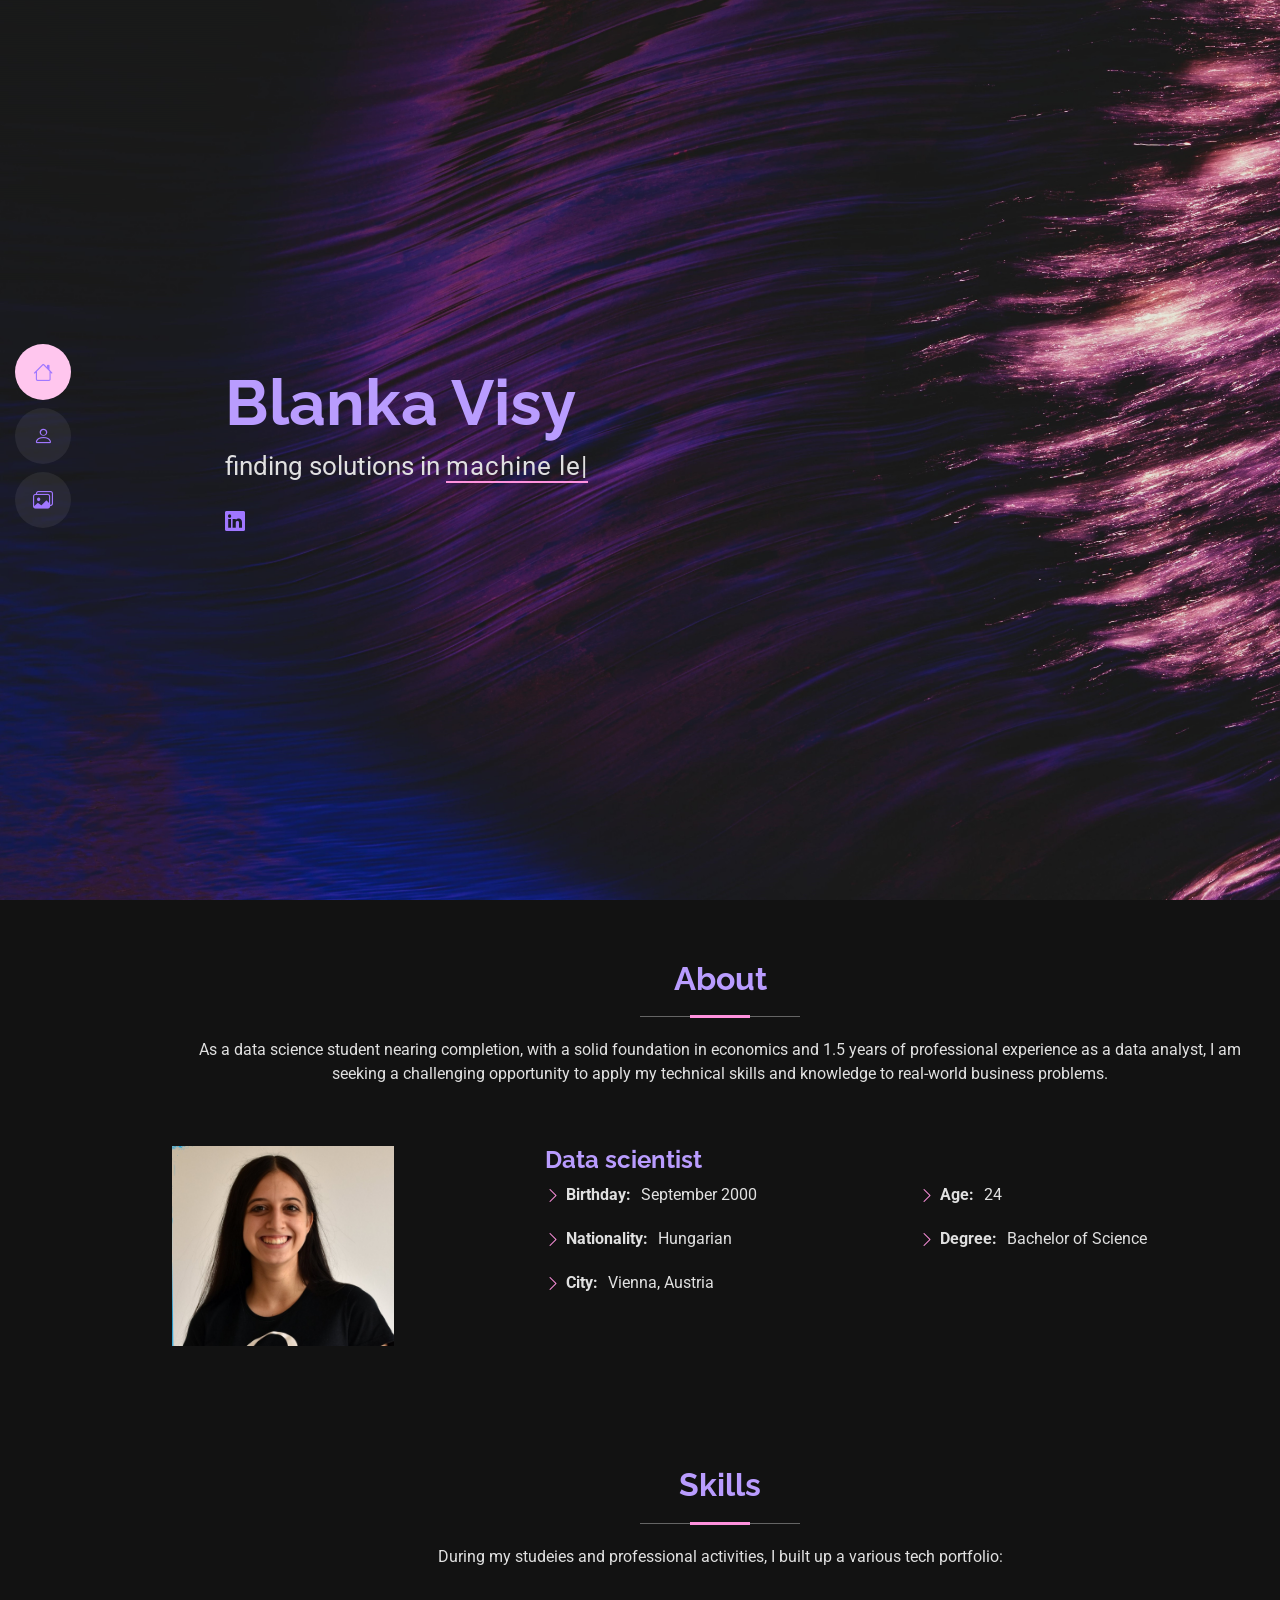
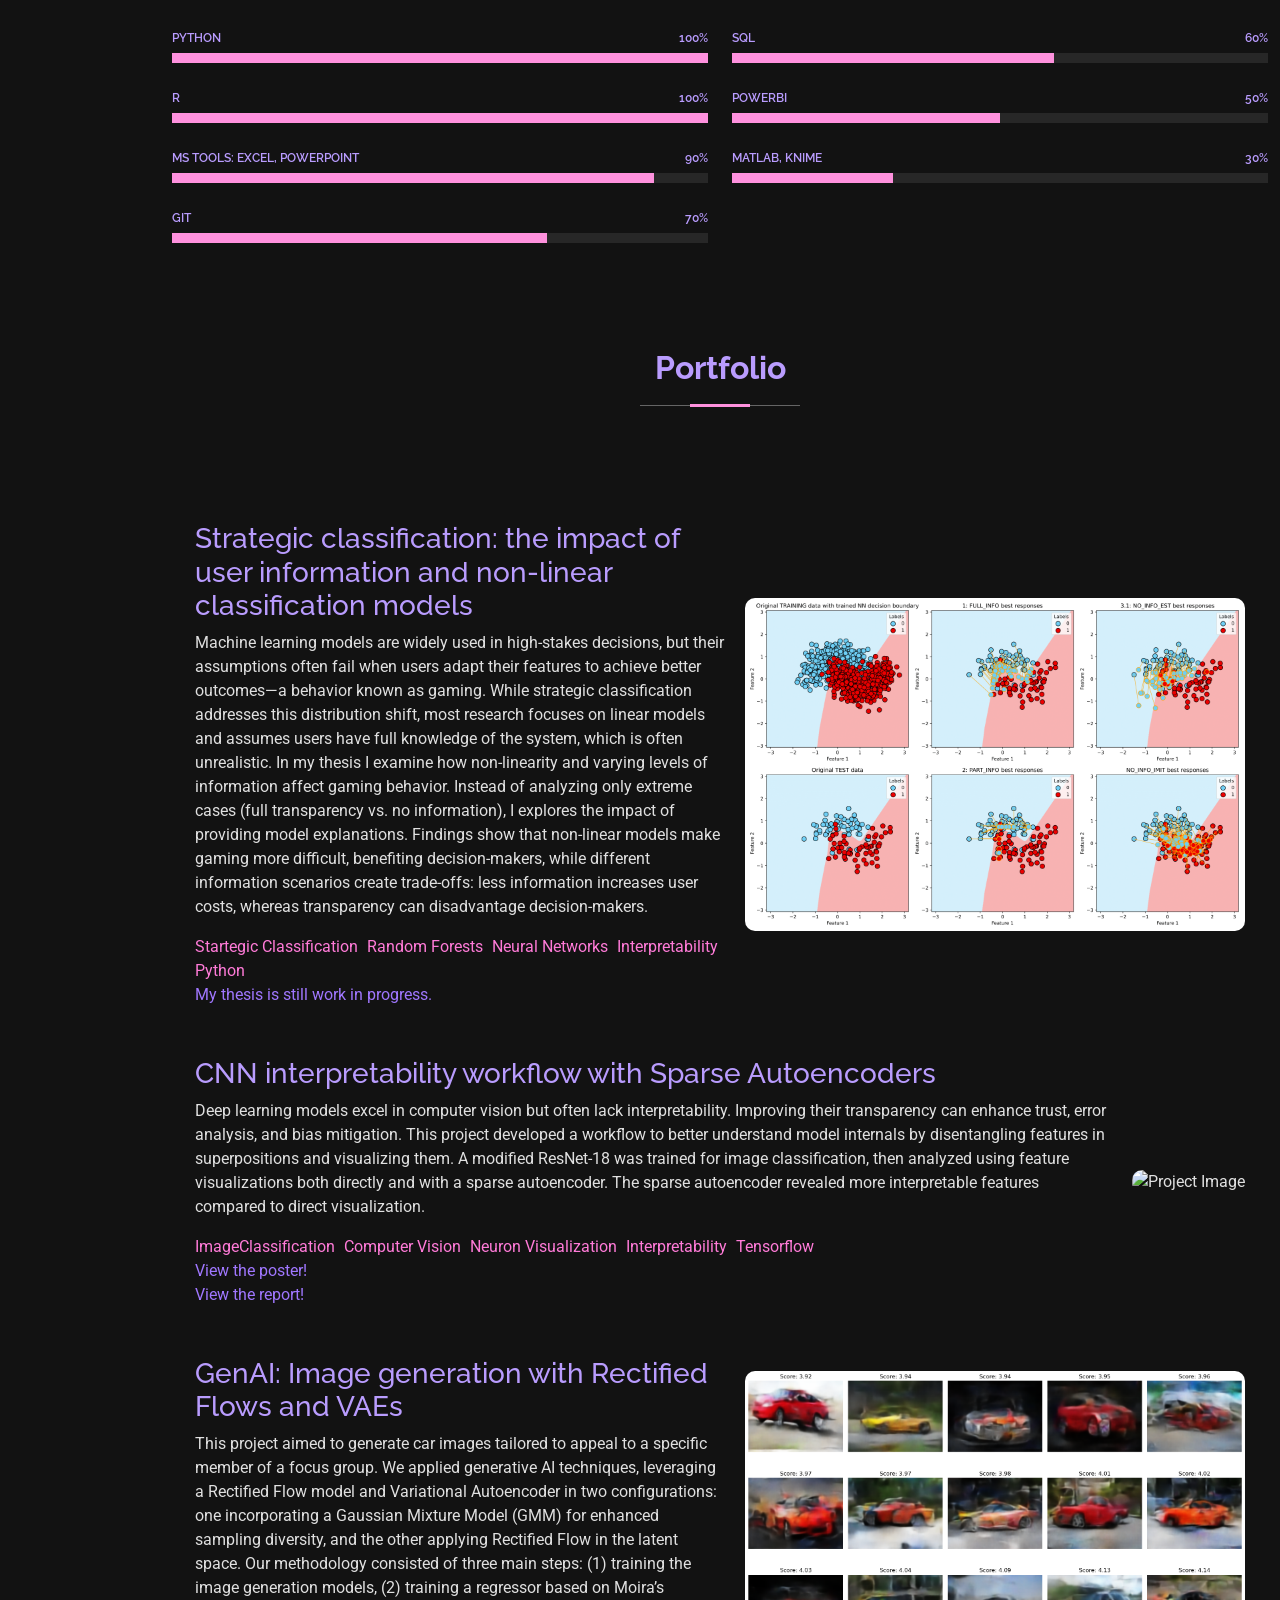
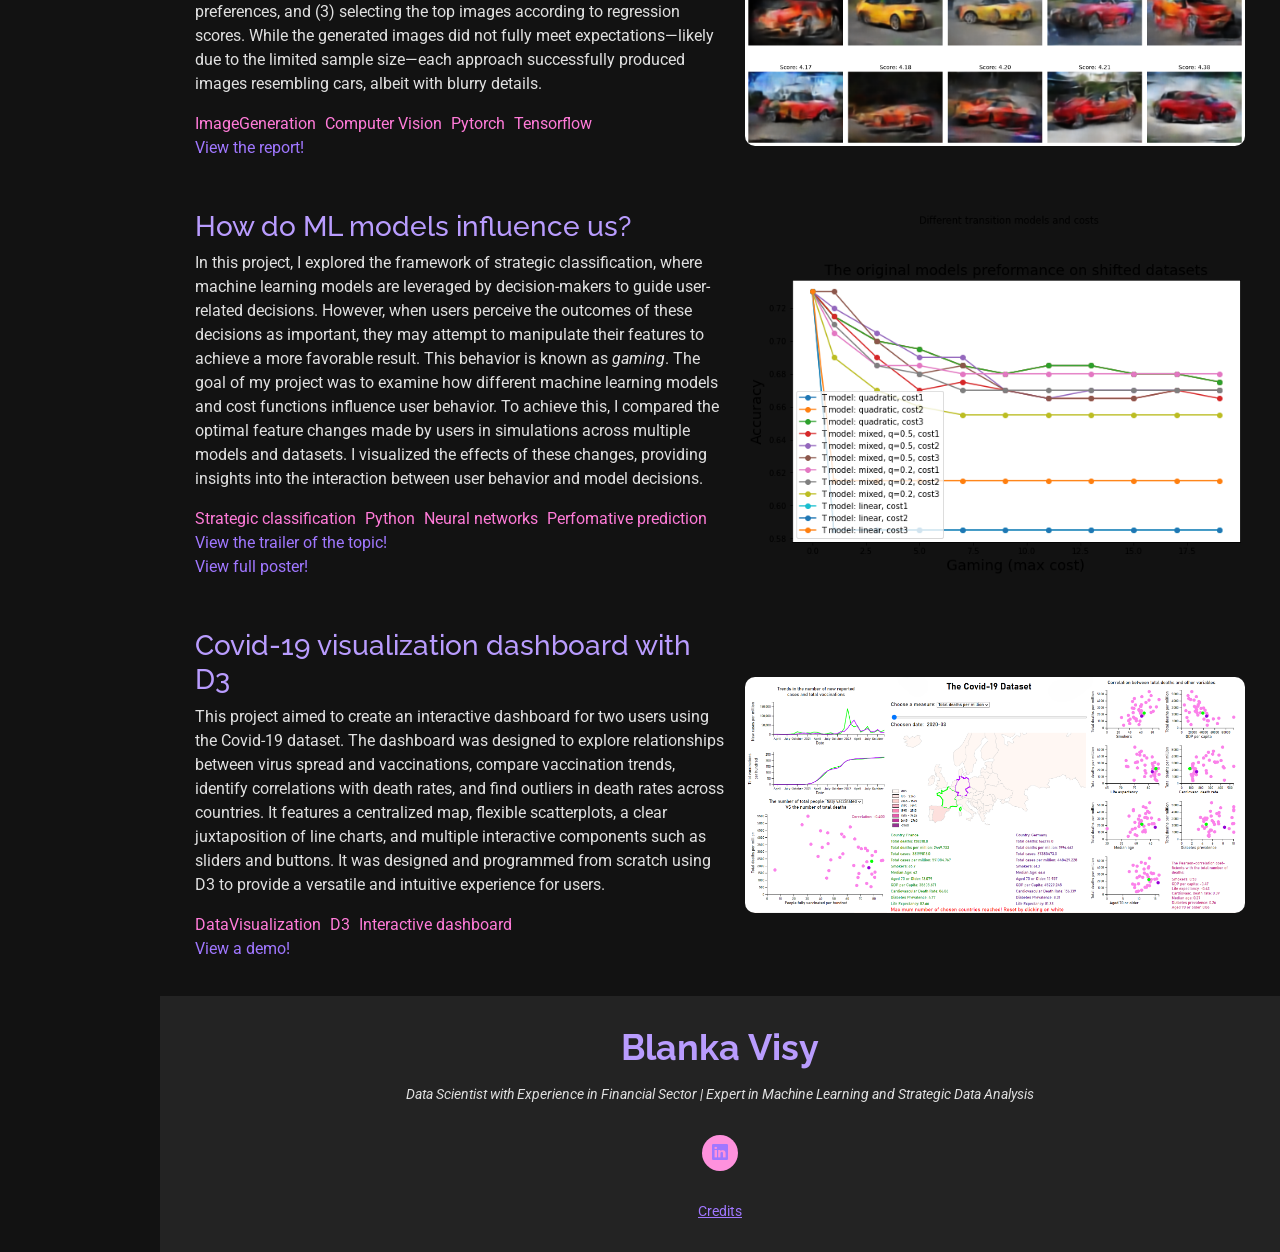
==== index.html @ 3808ef11 "first commit" ====
<!DOCTYPE html>
<html lang="en">

<head>
  <meta charset="utf-8">
  <meta content="width=device-width, initial-scale=1.0" name="viewport">
  <title>Blanka Visy portfolio</title>
  <meta content="" name="description">
  <meta content="" name="keywords">

  <!-- Favicons -->
  <link href="assets/img/small_icon.png" rel="icon">
  <link href="assets/img/apple-touch-icon.png" rel="apple-touch-icon">

  <!-- Fonts -->
  <link href="https://fonts.googleapis.com" rel="preconnect">
  <link href="https://fonts.gstatic.com" rel="preconnect" crossorigin>
  <link href="https://fonts.googleapis.com/css2?family=Roboto:ital,wght@0,100;0,300;0,400;0,500;0,700;0,900;1,100;1,300;1,400;1,500;1,700;1,900&family=Poppins:ital,wght@0,100;0,200;0,300;0,400;0,500;0,600;0,700;0,800;0,900;1,100;1,200;1,300;1,400;1,500;1,600;1,700;1,800;1,900&family=Raleway:ital,wght@0,100;0,200;0,300;0,400;0,500;0,600;0,700;0,800;0,900;1,100;1,200;1,300;1,400;1,500;1,600;1,700;1,800;1,900&display=swap" rel="stylesheet">

  <!-- Vendor CSS Files -->
  <link href="assets/vendor/bootstrap/css/bootstrap.min.css" rel="stylesheet">
  <link href="assets/vendor/bootstrap-icons/bootstrap-icons.css" rel="stylesheet">
  <link href="assets/vendor/aos/aos.css" rel="stylesheet">
  <link href="assets/vendor/glightbox/css/glightbox.min.css" rel="stylesheet">
  <link href="assets/vendor/swiper/swiper-bundle.min.css" rel="stylesheet">

  <!-- Main CSS File -->
  <link href="assets/css/main.css" rel="stylesheet">

  <!-- =======================================================
  * Template Name: MyResume
  * Template URL: https://bootstrapmade.com/free-html-bootstrap-template-my-resume/
  * Updated: Jun 29 2024 with Bootstrap v5.3.3
  * Author: BootstrapMade.com
  * License: https://bootstrapmade.com/license/
  ======================================================== -->
</head>

<body class="index-page">

  <header id="header" class="header d-flex flex-column justify-content-center">

    <i class="header-toggle d-xl-none bi bi-list"></i>

    <nav id="navmenu" class="navmenu">
      <ul>
        <li><a href="#hero" class="active"><i class="bi bi-house navicon"></i><span>Home</span></a></li>
        <li><a href="#about"><i class="bi bi-person navicon"></i><span>About</span></a></li>
        <li><a href="#portfolio"><i class="bi bi-images navicon"></i><span>Portfolio</span></a></li>
      </ul>
    </nav>

  </header>

  <main class="main">

    <!-- Hero Section -->
    <section id="hero" class="hero section light-background">

      <img src="assets/img/background.jpg" alt="">

      <div class="container" data-aos="zoom-out">
        <div class="row justify-content-center">
          <div class="col-lg-9">
            <h2>Blanka Visy</h2>
            <p>finding solutions in <span class="typed" data-typed-items="machine learning, data science, visualizations, AI">data</span><span class="typed-cursor typed-cursor--blink" aria-hidden="true"></span></p>
            <div class="social-links">
              <a href="https://www.linkedin.com/in/blankavisy/"><i class="bi bi-linkedin"></i></a>
            </div>
          </div>
        </div>
      </div>

    </section><!-- /Hero Section -->

    <!-- About Section -->
    <section id="about" class="about section">

      <!-- Section Title -->
      <div class="container section-title" data-aos="fade-up">
        <h2>About</h2>
        <p>As a data science student nearing completion, with a solid foundation in economics and 1.5 years of
          professional experience as a data analyst, I am seeking a challenging opportunity to apply my technical skills
          and knowledge to real-world business problems.</p>
      </div><!-- End Section Title -->

      <div class="container" data-aos="fade-up" data-aos-delay="100">

        <div class="row gy-4 justify-content-center">
          <div class="col-lg-4">
            <img src="assets/img/profile-img.jpg" class="img-fluid" alt="" style="height: 200px; width: auto;">
          </div>
          <div class="col-lg-8 content">
            <h2>Data scientist</h2>
            <div class="row">
              <div class="col-lg-6">
                <ul>
                  <li><i class="bi bi-chevron-right"></i> <strong>Birthday:</strong> <span>September 2000</span></li>
                  <li><i class="bi bi-chevron-right"></i> <strong>Nationality:</strong> <span>Hungarian</span></li>
                  <li><i class="bi bi-chevron-right"></i> <strong>City:</strong> <span>Vienna, Austria</span></li>
                </ul>
              </div>
              <div class="col-lg-6">
                <ul>
                  <li><i class="bi bi-chevron-right"></i> <strong>Age:</strong> <span>24</span></li>
                  <li><i class="bi bi-chevron-right"></i> <strong>Degree:</strong> <span>Bachelor of Science</span></li>
                </ul>
              </div>
            </div>
          </div>
        </div>

      </div>

    </section><!-- /About Section -->

  
    <!-- Skills Section -->
    <section id="skills" class="skills section">

      <!-- Section Title -->
      <div class="container section-title" data-aos="fade-up">
        <h2>Skills</h2>
        <p>During my studeies and professional activities, I built up a various tech portfolio:</p>
      </div><!-- End Section Title -->

      <div class="container" data-aos="fade-up" data-aos-delay="100">

        <div class="row skills-content skills-animation">

          <div class="col-lg-6">

            <div class="progress">
              <span class="skill"><span>Python</span> <i class="val">100%</i></span>
              <div class="progress-bar-wrap">
                <div class="progress-bar" role="progressbar" aria-valuenow="100" aria-valuemin="0" aria-valuemax="100"></div>
              </div>
            </div><!-- End Skills Item -->

            <div class="progress">
              <span class="skill"><span>R</span> <i class="val">100%</i></span>
              <div class="progress-bar-wrap">
                <div class="progress-bar" role="progressbar" aria-valuenow="100" aria-valuemin="0" aria-valuemax="100"></div>
              </div>
            </div><!-- End Skills Item -->

            <div class="progress">
              <span class="skill"><span>MS Tools: Excel, PowerPoint </span> <i class="val">90%</i></span>
              <div class="progress-bar-wrap">
                <div class="progress-bar" role="progressbar" aria-valuenow="90" aria-valuemin="0" aria-valuemax="100"></div>
              </div>
            </div><!-- End Skills Item -->

            <div class="progress">
              <span class="skill"><span>Git</span> <i class="val">70%</i></span>
              <div class="progress-bar-wrap">
                <div class="progress-bar" role="progressbar" aria-valuenow="70" aria-valuemin="0" aria-valuemax="100"></div>
              </div>
            </div><!-- End Skills Item -->

          </div>

          <div class="col-lg-6">

            <div class="progress">
              <span class="skill"><span>SQL</span> <i class="val">60%</i></span>
              <div class="progress-bar-wrap">
                <div class="progress-bar" role="progressbar" aria-valuenow="60" aria-valuemin="0" aria-valuemax="100"></div>
              </div>
            </div><!-- End Skills Item -->

            <div class="progress">
              <span class="skill"><span>PowerBI</span> <i class="val">50%</i></span>
              <div class="progress-bar-wrap">
                <div class="progress-bar" role="progressbar" aria-valuenow="50" aria-valuemin="0" aria-valuemax="100"></div>
              </div>
            </div><!-- End Skills Item -->

            <div class="progress">
              <span class="skill"><span>Matlab, KNIME</span> <i class="val">30%</i></span>
              <div class="progress-bar-wrap">
                <div class="progress-bar" role="progressbar" aria-valuenow="30" aria-valuemin="0" aria-valuemax="100"></div>
              </div>
            </div><!-- End Skills Item -->

          </div>

        </div>

      </div>

    </section><!-- /Skills Section -->


    <!-- Portfolio Section -->
    <section id="portfolio" class="projects">

        <div class="container section-title" data-aos="fade-up">
            <h2>Portfolio</h2>
            <!-- <p>Magnam dolores commodi suscipit..</p> -->
        </div><!-- End Section Title -->

        <div class="project">
            <div class="project-text">
                <h3>Strategic classification: the impact of user information and non-linear classification models </h3>
                <p>Machine learning models are widely used in high-stakes decisions, but their assumptions often fail when users adapt their features to achieve better outcomes—a behavior known as gaming. 
                    While strategic classification addresses this distribution shift, most research focuses on linear models and assumes users have full knowledge of the system, which is often unrealistic. 
                    In my thesis I examine how non-linearity and varying levels of information affect gaming behavior. Instead of analyzing only extreme cases (full transparency vs. no information), 
                    I explores the impact of providing model explanations. Findings show that non-linear models make gaming more difficult, benefiting decision-makers, 
                    while different information scenarios create trade-offs: less information increases user costs, whereas transparency can disadvantage decision-makers.</p>
                <div class="project-tags">
                        <span>Startegic Classification</span>
                        <span>Random Forests</span>
                        <span>Neural Networks</span>
                        <span>Interpretability</span>
                        <span>Python</span>
                </div>
                <a>My thesis is still work in progress.</a>
            </div>
            <div class="project-image">
                <img src="assets/img/portfolio/project5_masters.png" alt="Project Image">
            </div>
        </div>

        <div class="project">
            <div class="project-text">
                <h3>CNN interpretability workflow with Sparse Autoencoders</h3>
                <p>Deep learning models excel in computer vision but often lack interpretability. Improving their transparency can enhance trust, error analysis, and bias mitigation.

                    This project developed a workflow to better understand model internals by disentangling features in superpositions and visualizing them. 
                    A modified ResNet-18 was trained for image classification, then analyzed using feature visualizations both directly and with a sparse autoencoder. 
                    The sparse autoencoder revealed more interpretable features compared to direct visualization.</p>
                <div class="project-tags">
                        <span>ImageClassification</span>
                        <span>Computer Vision</span>
                        <span>Neuron Visualization</span>
                        <span>Interpretability</span>
                        <span>Tensorflow</span>
                </div>
                <a href="assets/img/portfolio/pdfs/project4_cnn_pdf.pdf" target="_blank">View the poster!</a><br>
                <a href="assets/img/portfolio/pdfs/project4_cnn_report.pdf" target="_blank">View the report!</a>
            </div>
            <div class="project-image">
                <img src="assets/img/portfolio/project4_cnn.png" alt="Project Image">
            </div>
        </div>

        
        <div class="project">
            <div class="project-text">
                <h3>GenAI: Image generation with Rectified Flows and VAEs</h3>
                <p>This project aimed to generate car images tailored to appeal to a specific member of a focus group. 
                    We applied generative AI techniques, leveraging a Rectified Flow model and Variational Autoencoder in two configurations: 
                    one incorporating a Gaussian Mixture Model (GMM) for enhanced sampling diversity, and the other applying Rectified Flow in the latent space. 
                    Our methodology consisted of three main steps: (1) training the image generation models, (2) training a regressor based on Moira’s preferences, 
                    and (3) selecting the top images according to regression scores. While the generated images did not fully meet expectations—likely due to 
                    the limited sample size—each approach successfully produced images resembling cars, albeit with blurry details. </p>
                <div class="project-tags">
                        <span>ImageGeneration</span>
                        <span>Computer Vision</span>
                        <span>Pytorch</span>
                        <span>Tensorflow</span>
                </div>
                <a href="assets/img/portfolio/pdfs/project3_genai.pdf" target="_blank">View the report!</a>
            </div>
            <div class="project-image">
                <img src="assets/img/portfolio/project3_genai.png" alt="Project Image">
            </div>
        </div>
        
        <div class="project">
            <div class="project-text">
                <h3>How do ML models influence us?</h3>
                <p>In this project, I explored the framework of strategic classification, where machine learning models are leveraged by decision-makers to guide user-related decisions. 
                    However, when users perceive the outcomes of these decisions as important, they may attempt to manipulate their features to achieve a more favorable result. 
                    This behavior is known as <i>gaming</i>. The goal of my project was to examine how different machine learning models and cost functions influence user behavior. 
                    To achieve this, I compared the optimal feature changes made by users in simulations across multiple models and datasets. 
                    I visualized the effects of these changes, providing insights into the interaction between user behavior and model decisions.
                </p>
                <div class="project-tags">
                    <span>Strategic classification</span>
                    <span>Python</span>
                    <span>Neural networks</span>
                    <span>Perfomative prediction</span>
                </div>
                <a href="assets/img/portfolio/pdfs/project2_strat_class_video.mp4" target="_blank">View the trailer of the topic!</a> <br>
                <a href="assets/img/portfolio/pdfs/project2_strat_class.pdf" target="_blank">View full poster!</a>
            </div>
            <div class="project-image">
                <img src="assets/img/portfolio/project2_dsproj.png" alt="Project Image">
            </div>
        </div>


        <div class="project">
            <div class="project-text">
                <h3>Covid-19 visualization dashboard with D3</h3>
                <p>This project aimed to create an interactive dashboard for two users using the Covid-19 dataset. 
                    The dashboard was designed to explore relationships between virus spread and vaccinations, compare vaccination trends, 
                    identify correlations with death rates, and find outliers in death rates across countries. It features a centralized map, 
                    flexible scatterplots, a clear juxtaposition of line charts, and multiple interactive components such as sliders and buttons. 
                    It was designed and programmed from scratch using D3 to provide a versatile and intuitive experience for users.</p>
                <div class="project-tags">
                    <span>DataVisualization</span>
                    <span>D3</span>
                    <span>Interactive dashboard</span>
                </div>
                <a href="" target="_blank">View a demo!</a>
            </div>
            <div class="project-image">
                <img src="assets/img/portfolio/project1_vis.png" alt="Project Image">
            </div>
        </div>
    
    </section>


  <footer id="footer" class="footer position-relative light-background">
    <div class="container">
      <h3 class="sitename">Blanka Visy</h3>
      <p>Data Scientist with Experience in Financial Sector | Expert in Machine Learning and Strategic Data Analysis</p>
      <div class="social-links d-flex justify-content-center">
        <a href="https://www.linkedin.com/in/blankavisy/"><i class="bi bi-linkedin"></i></a>
      </div>
      <div class="container">
        <div class="credits">
          <span class="credits-hover">Credits</span>
          <div class="credits-info">
            Website: designed by <a href="https://bootstrapmade.com/">BootstrapMade</a>, distributed by <a href="https://themewagon.com">ThemeWagon</a> <br>
            Background: designed by <a href="https://www.pexels.com/photo/purple-and-blue-light-digital-wallpaper-3780104/">Tuesday Temptation</a>
          </div>
        </div>
      </div>
    </div>
  </footer>

  <!-- Scroll Top -->
  <a href="#" id="scroll-top" class="scroll-top d-flex align-items-center justify-content-center"><i class="bi bi-arrow-up-short"></i></a>

  <!-- Preloader -->
  <div id="preloader"></div>

  <!-- Vendor JS Files -->
  <script src="assets/vendor/bootstrap/js/bootstrap.bundle.min.js"></script>
  <script src="assets/vendor/php-email-form/validate.js"></script>
  <script src="assets/vendor/aos/aos.js"></script>
  <script src="assets/vendor/typed.js/typed.umd.js"></script>
  <script src="assets/vendor/purecounter/purecounter_vanilla.js"></script>
  <script src="assets/vendor/waypoints/noframework.waypoints.js"></script>
  <script src="assets/vendor/glightbox/js/glightbox.min.js"></script>
  <script src="assets/vendor/imagesloaded/imagesloaded.pkgd.min.js"></script>
  <script src="assets/vendor/isotope-layout/isotope.pkgd.min.js"></script>
  <script src="assets/vendor/swiper/swiper-bundle.min.js"></script>

  <!-- Main JS File -->
  <script src="assets/js/main.js"></script>

</body>

</html>
---- assets/css/main.css ----
/**
* Template Name: MyResume
* Template URL: https://bootstrapmade.com/free-html-bootstrap-template-my-resume/
* Updated: Jun 29 2024 with Bootstrap v5.3.3
* Author: BootstrapMade.com
* License: https://bootstrapmade.com/license/
*/

/*--------------------------------------------------------------
# Font & Color Variables
# Help: https://bootstrapmade.com/color-system/
--------------------------------------------------------------*/
/* Fonts */
:root {
  --default-font: "Roboto",  system-ui, -apple-system, "Segoe UI", Roboto, "Helvetica Neue", Arial, "Noto Sans", "Liberation Sans", sans-serif, "Apple Color Emoji", "Segoe UI Emoji", "Segoe UI Symbol", "Noto Color Emoji";
  --heading-font: "Raleway",  sans-serif;
  --nav-font: "Poppins",  sans-serif;
}

/* Global Colors - The following color variables are used throughout the website. Updating them here will change the color scheme of the entire website */
:root { 
  --background-color: #121212; /* Dark background */
  --default-color: #e0e0e0; /* Light gray text for readability */
  --heading-color: #b99cfe; /* Soft violet for headings */
  --accent-color: #fe91dd; /* Neon green for accent elements like buttons and links */
  --surface-color: #1e1e1e; /* Slightly lighter dark for contrast with boxed elements */
  --contrast-color: #ffffff; /* High contrast white for essential text */
}

/* Nav Menu Colors - The following color variables are used specifically for the navigation menu. */
:root {
  --nav-color: #b129fa;  /* Soft violet for navigation links */
  --nav-hover-color: #ffc6ee; /* Neon green when hovered */
  --nav-mobile-background-color: #1e1e1e; /* Dark background for mobile nav */
  --nav-dropdown-background-color: #1e1e1e; /* Dark dropdown background */
  --nav-dropdown-color: #e0e0e0; /* Light gray text */
  --nav-dropdown-hover-color: #ffc6ee; /* Neon green on hover */
}

/* Color Presets - These classes override global colors when applied to any section or element */

.light-background {
  --background-color: #232323;
  --surface-color: #2e2e2e;
}

.dark-background {
  --background-color: #121212;
  --default-color: #e0e0e0;
  --heading-color: #d4c2ff;
  --surface-color: #1e1e1e;
  --contrast-color: #ffffff;
}

/*hyperlink colors*/
a {
  color: #a077ff !important; /* Soft violet */
  text-decoration: none; /* Optional: Removes underline */
}

a:hover, a:focus {
  color: #ff5fec !important; /* Neon green on hover */
  text-decoration: underline; /* Optional: Adds underline on hover */
}

/* Smooth scroll */
:root {
  scroll-behavior: smooth;
}

/*--------------------------------------------------------------
# General Styling & Shared Classes
--------------------------------------------------------------*/
body {
  color: var(--default-color);
  background-color: var(--background-color);
  font-family: var(--default-font);
}

h1,
h2,
h3,
h4,
h5,
h6 {
  color: var(--heading-color);
  font-family: var(--heading-font);
}


/*--------------------------------------------------------------
# Global Header
--------------------------------------------------------------*/
.header {
  color: var(--default-color);
  position: fixed;
  top: 0;
  left: 0;
  bottom: 0;
  padding: 0 15px;
  transition: all ease-in-out 0.3s;
  overflow-y: auto;
  z-index: 997;
  min-width: 200px;
}

@media (max-width: 1199px) {
  .header {
    background-color: var(--background-color);
    border-right: 1px solid color-mix(in srgb, var(--default-color), transparent 90%);
    width: 300px;
    left: -100%;
  }
}

@media (min-width: 1200px) and (max-width: 1600px) {
  .header~main {
    margin-left: 160px;
  }

  .header~main .hero {
    margin-left: -160px;
    width: 100vw;
  }
}

.header.header-show {
  left: 0;
}

.header .header-toggle {
  color: var(--contrast-color);
  background-color: var(--accent-color);
  font-size: 22px;
  display: flex;
  align-items: center;
  justify-content: center;
  width: 40px;
  height: 40px;
  border-radius: 50%;
  cursor: pointer;
  position: fixed;
  top: 15px;
  right: 15px;
  z-index: 9999;
  transition: background-color 0.3s;
}

.header .header-toggle:hover {
  color: var(--contrast-color);
  background-color: color-mix(in srgb, var(--accent-color) 90%, white 15%);
}

/*--------------------------------------------------------------
# Navigation Menu
--------------------------------------------------------------*/
.navmenu {
  padding: 0;
  z-index: 9997;
}

.navmenu ul {
  list-style: none;
  padding: 0 0 20px 0;
  margin: 0;
  width: 140px;
}

.navmenu a,
.navmenu a:focus {
  color: var(--nav-color);
  font-family: var(--nav-font);
  display: flex;
  align-items: center;
  padding: 10px 18px;
  margin-bottom: 8px;
  font-size: 15px;
  border-radius: 50px;
  background: color-mix(in srgb, var(--default-color), transparent 92%);
  height: 56px;
  width: 100%;
  overflow: hidden;
  transition: 0.3s;
}

.navmenu a i,
.navmenu a:focus i {
  font-size: 20px;
}

.navmenu a span,
.navmenu a:focus span {
  padding: 0 5px 0 7px;
}

@media (min-width: 992px) {

  .navmenu a,
  .navmenu a:focus {
    max-width: 56px;
  }

  .navmenu a span,
  .navmenu a:focus span {
    display: none;
  }
}

.navmenu a:hover,
.navmenu .active,
.navmenu .active:focus,
.navmenu li:hover>a {
  color: var(--contrast-color);
  background: var(--nav-hover-color);
}

.navmenu a:hover,
.navmenu li:hover>a {
  max-width: 100%;
  color: var(--contrast-color);
}

.navmenu a:hover span,
.navmenu li:hover>a span {
  display: block;
}

/*--------------------------------------------------------------
# Global Footer
--------------------------------------------------------------*/
.footer {
  color: var(--default-color);
  background-color: var(--background-color);
  font-size: 14px;
  text-align: center;
  padding: 30px 0;
  position: relative;
}

.footer h3 {
  font-size: 36px;
  font-weight: 700;
  position: relative;
  padding: 0;
  margin: 0 0 15px 0;
}

.footer p {
  font-size: 15;
  font-style: italic;
  padding: 0;
  margin: 0 0 30px 0;
}

.footer .social-links {
  margin: 0 0 30px 0;
}

.footer .social-links a {
  font-size: 16px;
  display: flex;
  align-items: center;
  justify-content: center;
  background: var(--accent-color);
  color: var(--contrast-color);
  line-height: 1;
  margin: 0 4px;
  border-radius: 50%;
  text-align: center;
  width: 36px;
  height: 36px;
  transition: 0.3s;
}

.footer .social-links a:hover {
  background: color-mix(in srgb, var(--accent-color), transparent 20%);
  text-decoration: none;
}

.footer .copyright {
  padding-top: 25px;
  border-top: 1px solid color-mix(in srgb, var(--default-color), transparent 90%);
}

.footer .credits {
  display: inline-block; /* Keep credits content together */
  position: relative; /* Position relative for positioning the window */
}

.footer .credits-hover {
  cursor: pointer;
  color: #a077ff; /* Change this to your desired color */
  text-decoration: underline;
}

.footer .credits-info {
  display: none;
  position: absolute;
  bottom: 40%; /* Adjust position above the word Credits */
  left: 50%;
  transform: translateX(-50%);
  background: #333;
  color: white;
  padding: 10px;
  border-radius: 5px;
  width: max-content;
  font-size: 14px;
  white-space: nowrap;
  z-index: 10;
}

.footer .credits:hover .credits-info {
  display: block;
}

/*--------------------------------------------------------------
# Preloader
--------------------------------------------------------------*/
#preloader {
  position: fixed;
  inset: 0;
  z-index: 999999;
  overflow: hidden;
  background: var(--background-color);
  transition: all 0.6s ease-out;
}

#preloader:before {
  content: "";
  position: fixed;
  top: calc(50% - 30px);
  left: calc(50% - 30px);
  border: 6px solid #ffffff;
  border-color: var(--accent-color) transparent var(--accent-color) transparent;
  border-radius: 50%;
  width: 60px;
  height: 60px;
  animation: animate-preloader 1.5s linear infinite;
}

@keyframes animate-preloader {
  0% {
    transform: rotate(0deg);
  }

  100% {
    transform: rotate(360deg);
  }
}

/*--------------------------------------------------------------
# Scroll Top Button
--------------------------------------------------------------*/
.scroll-top {
  position: fixed;
  visibility: hidden;
  opacity: 0;
  right: 15px;
  bottom: -15px;
  z-index: 99999;
  background-color: var(--accent-color);
  width: 44px;
  height: 44px;
  border-radius: 50px;
  transition: all 0.4s;
}

.scroll-top i {
  font-size: 24px;
  color: var(--contrast-color);
  line-height: 0;
}

.scroll-top:hover {
  background-color: color-mix(in srgb, var(--accent-color), transparent 20%);
  color: var(--contrast-color);
}

.scroll-top.active {
  visibility: visible;
  opacity: 1;
  bottom: 15px;
}

/*--------------------------------------------------------------
# Disable aos animation delay on mobile devices
--------------------------------------------------------------*/
@media screen and (max-width: 768px) {
  [data-aos-delay] {
    transition-delay: 0 !important;
  }
}

/*--------------------------------------------------------------
# Global Page Titles & Breadcrumbs
--------------------------------------------------------------*/
.page-title {
  --background-color: color-mix(in srgb, var(--default-color), transparent 96%);
  color: var(--default-color);
  background-color: var(--background-color);
  padding: 20px 0;
  position: relative;
}

.page-title h1 {
  font-size: 28px;
  font-weight: 700;
  margin: 0;
}

.page-title .breadcrumbs ol {
  display: flex;
  flex-wrap: wrap;
  list-style: none;
  padding: 0 0 10px 0;
  margin: 0;
  font-size: 14px;
  font-weight: 400;
}

.page-title .breadcrumbs ol li+li {
  padding-left: 10px;
}

.page-title .breadcrumbs ol li+li::before {
  content: "/";
  display: inline-block;
  padding-right: 10px;
  color: color-mix(in srgb, var(--default-color), transparent 70%);
}

/*--------------------------------------------------------------
# Global Sections
--------------------------------------------------------------*/
section,
.section {
  color: var(--default-color);
  background-color: var(--background-color);
  padding: 60px 0;
  overflow: clip;
}

/*--------------------------------------------------------------
# Global Section Titles
--------------------------------------------------------------*/
.section-title {
  text-align: center;
  padding-bottom: 60px;
  position: relative;
}

.section-title h2 {
  font-size: 32px;
  font-weight: 700;
  margin-bottom: 20px;
  padding-bottom: 20px;
  position: relative;
}

.section-title h2:before {
  content: "";
  position: absolute;
  display: block;
  width: 160px;
  height: 1px;
  background: color-mix(in srgb, var(--default-color), transparent 60%);
  left: 0;
  right: 0;
  bottom: 1px;
  margin: auto;
}

.section-title h2::after {
  content: "";
  position: absolute;
  display: block;
  width: 60px;
  height: 3px;
  background: var(--accent-color);
  left: 0;
  right: 0;
  bottom: 0;
  margin: auto;
}

.section-title p {
  margin-bottom: 0;
}

/*--------------------------------------------------------------
# Hero Section
--------------------------------------------------------------*/
.hero {
  width: 100%;
  min-height: 100vh;
  position: relative;
  padding: 80px 0;
  display: flex;
  align-items: center;
  justify-content: center;
}

.hero img {
  position: absolute;
  inset: 0;
  display: block;
  width: 100%;
  height: 100%;
  object-fit: cover;
  z-index: 1;
}

.hero:before {
  content: "";
  background: color-mix(in srgb, var(--background-color), transparent 90%);
  position: absolute;
  inset: 0;
  z-index: 2;
}

.hero .container {
  position: relative;
  z-index: 3;
}

.hero h2 {
  margin: 0;
  font-size: 64px;
  font-weight: 700;
}

.hero p {
  margin: 5px 0 0 0;
  font-size: 26px;
}

.hero p span {
  letter-spacing: 1px;
  border-bottom: 2px solid var(--accent-color);
}

.hero .social-links {
  margin-top: 25px;
}

.hero .social-links a {
  font-size: 20px;
  display: inline-block;
  color: color-mix(in srgb, var(--default-color), transparent 30%);
  line-height: 1;
  margin-right: 20px;
  transition: 0.3s;
}

.hero .social-links a:hover {
  color: var(--accent-color);
}

@media (max-width: 768px) {
  .hero h2 {
    font-size: 32px;
  }

  .hero p {
    font-size: 20px;
  }
}

/*--------------------------------------------------------------
# About Section
--------------------------------------------------------------*/
.about .content h2 {
  font-weight: 700;
  font-size: 24px;
}

.about .content ul {
  list-style: none;
  padding: 0;
}

.about .content ul li {
  margin-bottom: 20px;
  display: flex;
  align-items: center;
}

.about .content ul strong {
  margin-right: 10px;
}

.about .content ul i {
  font-size: 16px;
  margin-right: 5px;
  color: var(--accent-color);
  line-height: 0;
}

/*--------------------------------------------------------------
# Skills Section
--------------------------------------------------------------*/
.skills .progress {
  height: 60px;
  display: block;
  background: none;
  border-radius: 0;
}

.skills .progress .skill {
  color: var(--heading-color);
  padding: 0;
  margin: 0 0 6px 0;
  text-transform: uppercase;
  display: block;
  font-weight: 600;
  font-family: var(--heading-font);
}

.skills .progress .skill .val {
  float: right;
  font-style: normal;
}

.skills .progress-bar-wrap {
  background: color-mix(in srgb, var(--default-color), transparent 90%);
  height: 10px;
}

.skills .progress-bar {
  width: 1px;
  height: 10px;
  transition: 0.9s;
  background-color: var(--accent-color);
}


/*--------------------------------------------------------------
# Contact Section
--------------------------------------------------------------*/
.contact .info-item+.info-item {
  margin-top: 40px;
}

.contact .info-item i {
  color: var(--accent-color);
  background: color-mix(in srgb, var(--accent-color), transparent 92%);
  font-size: 20px;
  width: 44px;
  height: 44px;
  display: flex;
  justify-content: center;
  align-items: center;
  border-radius: 50px;
  transition: all 0.3s ease-in-out;
  margin-right: 15px;
}

.contact .info-item h3 {
  padding: 0;
  font-size: 18px;
  font-weight: 700;
  margin-bottom: 5px;
}

.contact .info-item p {
  padding: 0;
  margin-bottom: 0;
  font-size: 14px;
}

.contact .info-item:hover i {
  background: var(--accent-color);
  color: var(--contrast-color);
}

/*-------------------------
# My portfolio sections:
--------------------------*/

.projects {
  display: flex;
  flex-direction: column;
  gap: 20px;
  padding: 20px;
}

.project {
  display: flex;
  align-items: center;
  gap: 20px;
  padding: 15px;
  border-radius: 10px;
}

.project-text {
  flex: 1;
}

.project-image img {
  width: 500px; /* Adjust size */
  height: auto;
  border-radius: 10px;
}

.project-tags {
  margin-top: 10px;
}

.project-tags span {
  font-size: 16px;
  color: #ff7bd8; /* Darker pink */
  margin-right: 5px;
}
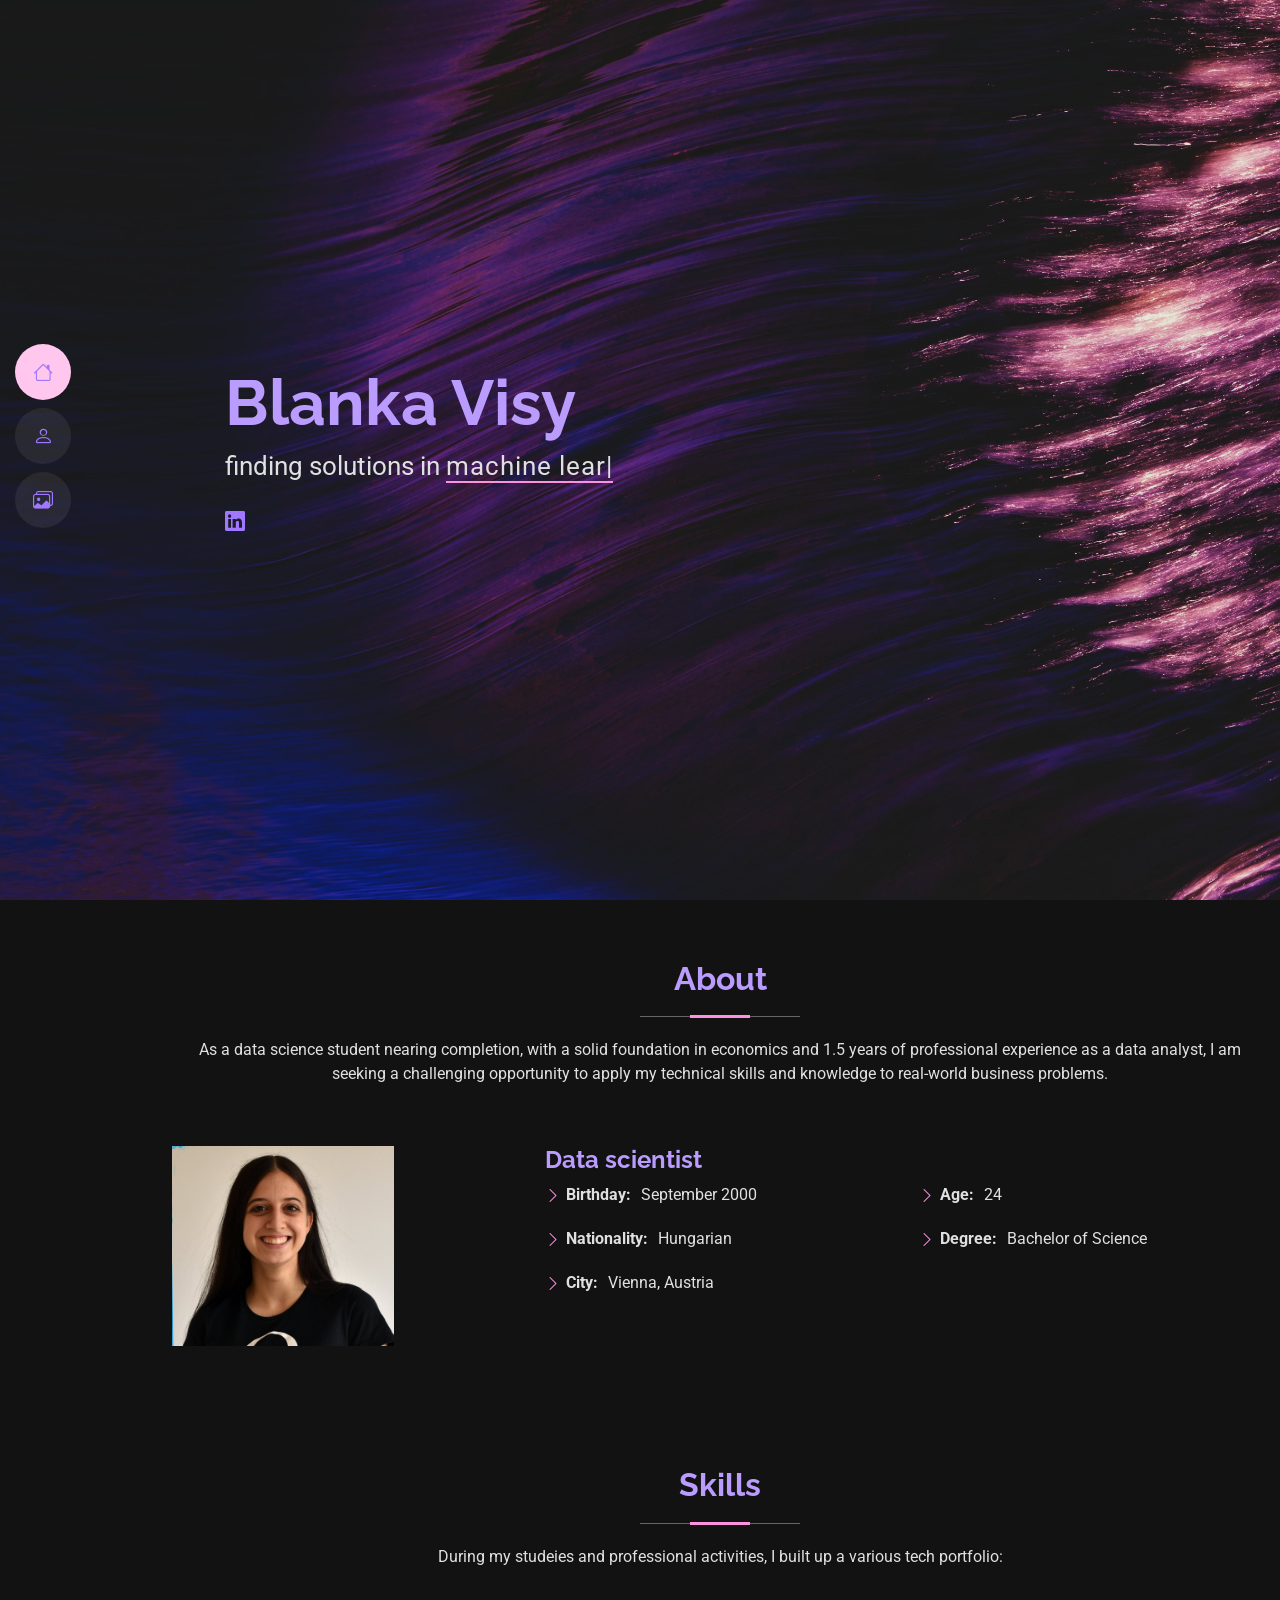
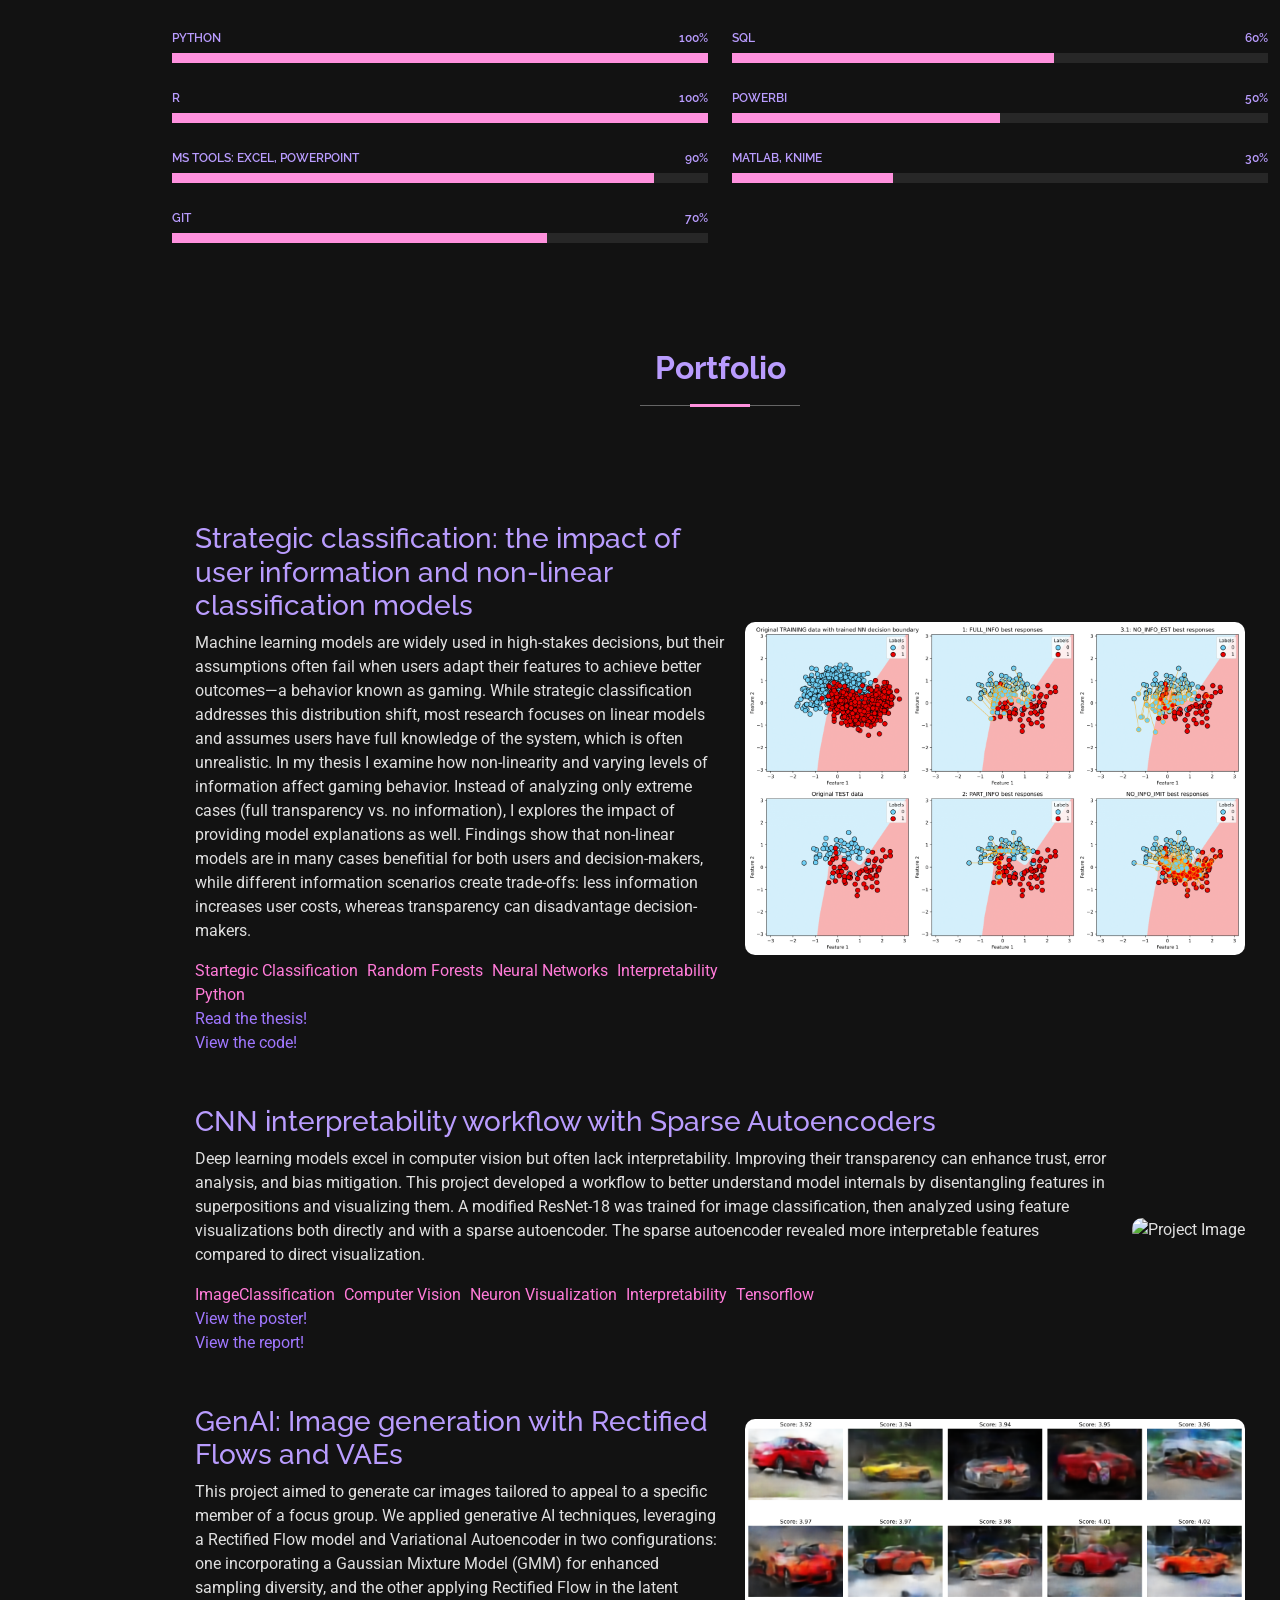
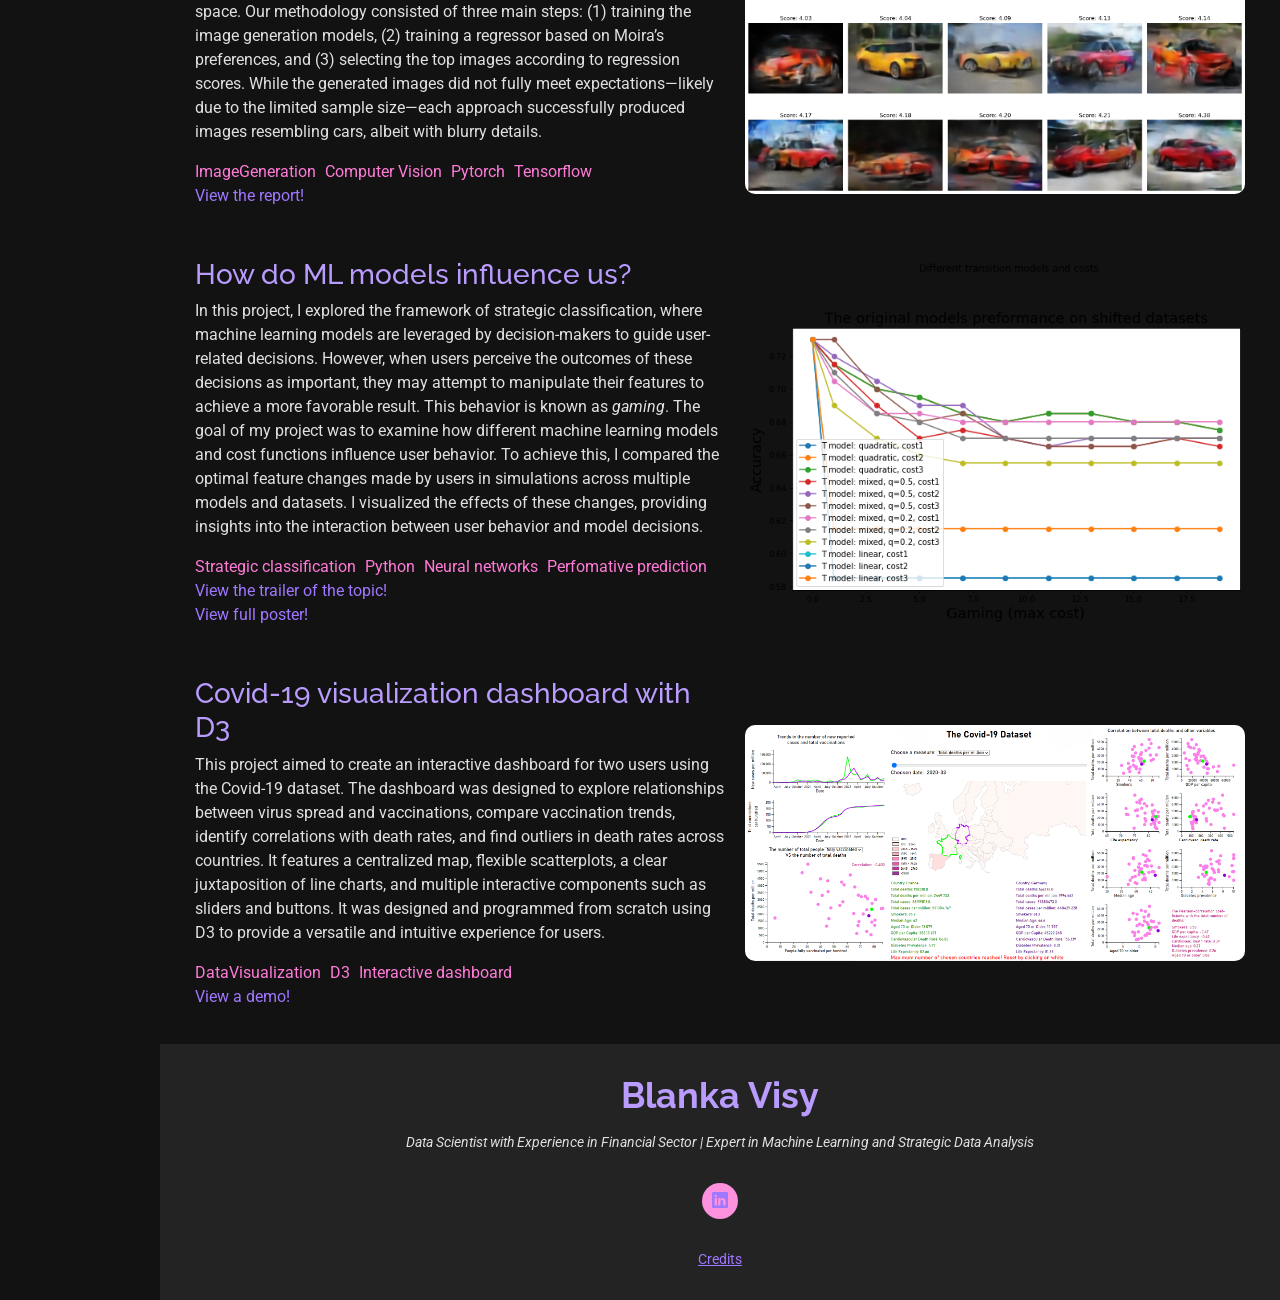
==== commit d88dbee4: "update on thesis" ====
--- a/index.html
+++ b/index.html
@@ -206,7 +206,7 @@
                 <p>Machine learning models are widely used in high-stakes decisions, but their assumptions often fail when users adapt their features to achieve better outcomes—a behavior known as gaming. 
                     While strategic classification addresses this distribution shift, most research focuses on linear models and assumes users have full knowledge of the system, which is often unrealistic. 
                     In my thesis I examine how non-linearity and varying levels of information affect gaming behavior. Instead of analyzing only extreme cases (full transparency vs. no information), 
-                    I explores the impact of providing model explanations. Findings show that non-linear models make gaming more difficult, benefiting decision-makers, 
+                    I explores the impact of providing model explanations as well. Findings show that non-linear models are in many cases benefitial for both users and decision-makers, 
                     while different information scenarios create trade-offs: less information increases user costs, whereas transparency can disadvantage decision-makers.</p>
                 <div class="project-tags">
                         <span>Startegic Classification</span>
@@ -215,7 +215,8 @@
                         <span>Interpretability</span>
                         <span>Python</span>
                 </div>
-                <a>My thesis is still work in progress.</a>
+                <a href="https://utheses.univie.ac.at/detail/75712/" target="_blank">Read the thesis!</a><br>
+                <a href="https://github.com/blank-v-248/BV-master-thesis" target="_blank">View the code!</a>
             </div>
             <div class="project-image">
                 <img src="assets/img/portfolio/project5_masters.png" alt="Project Image">
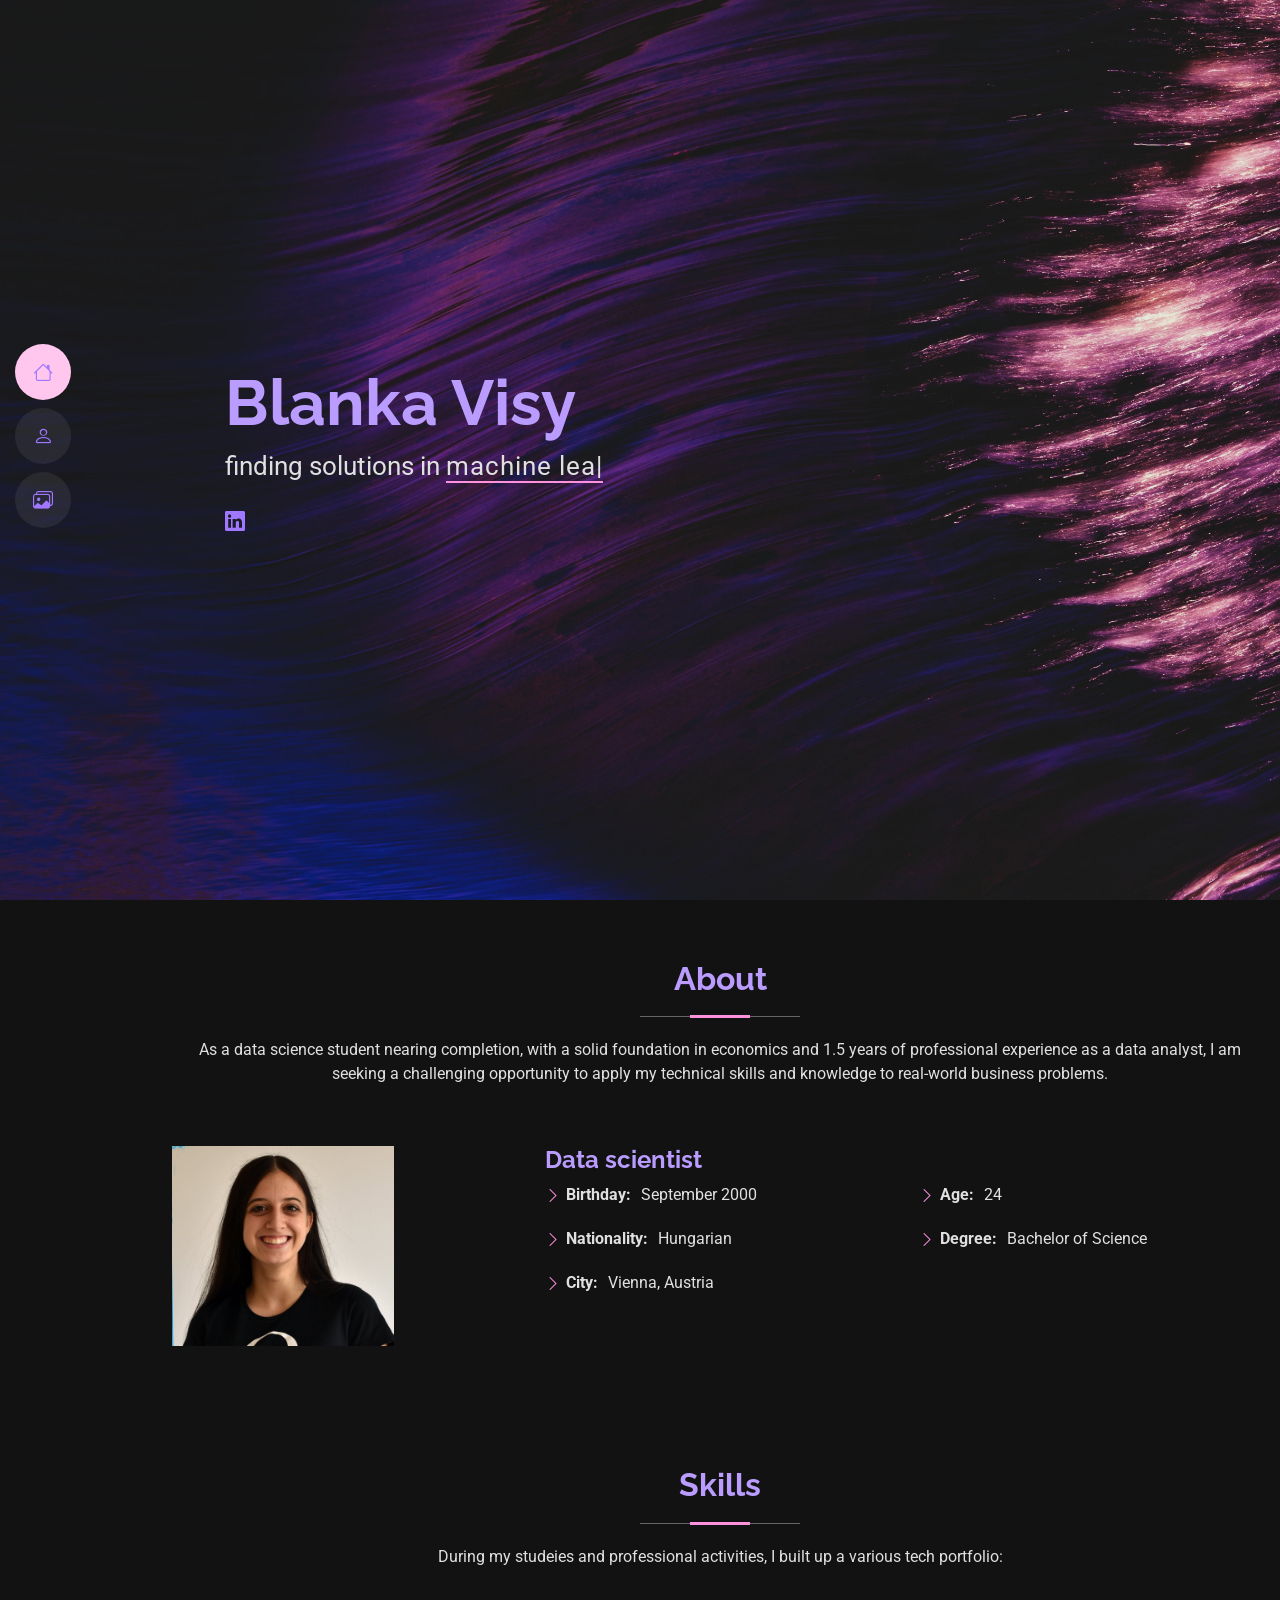
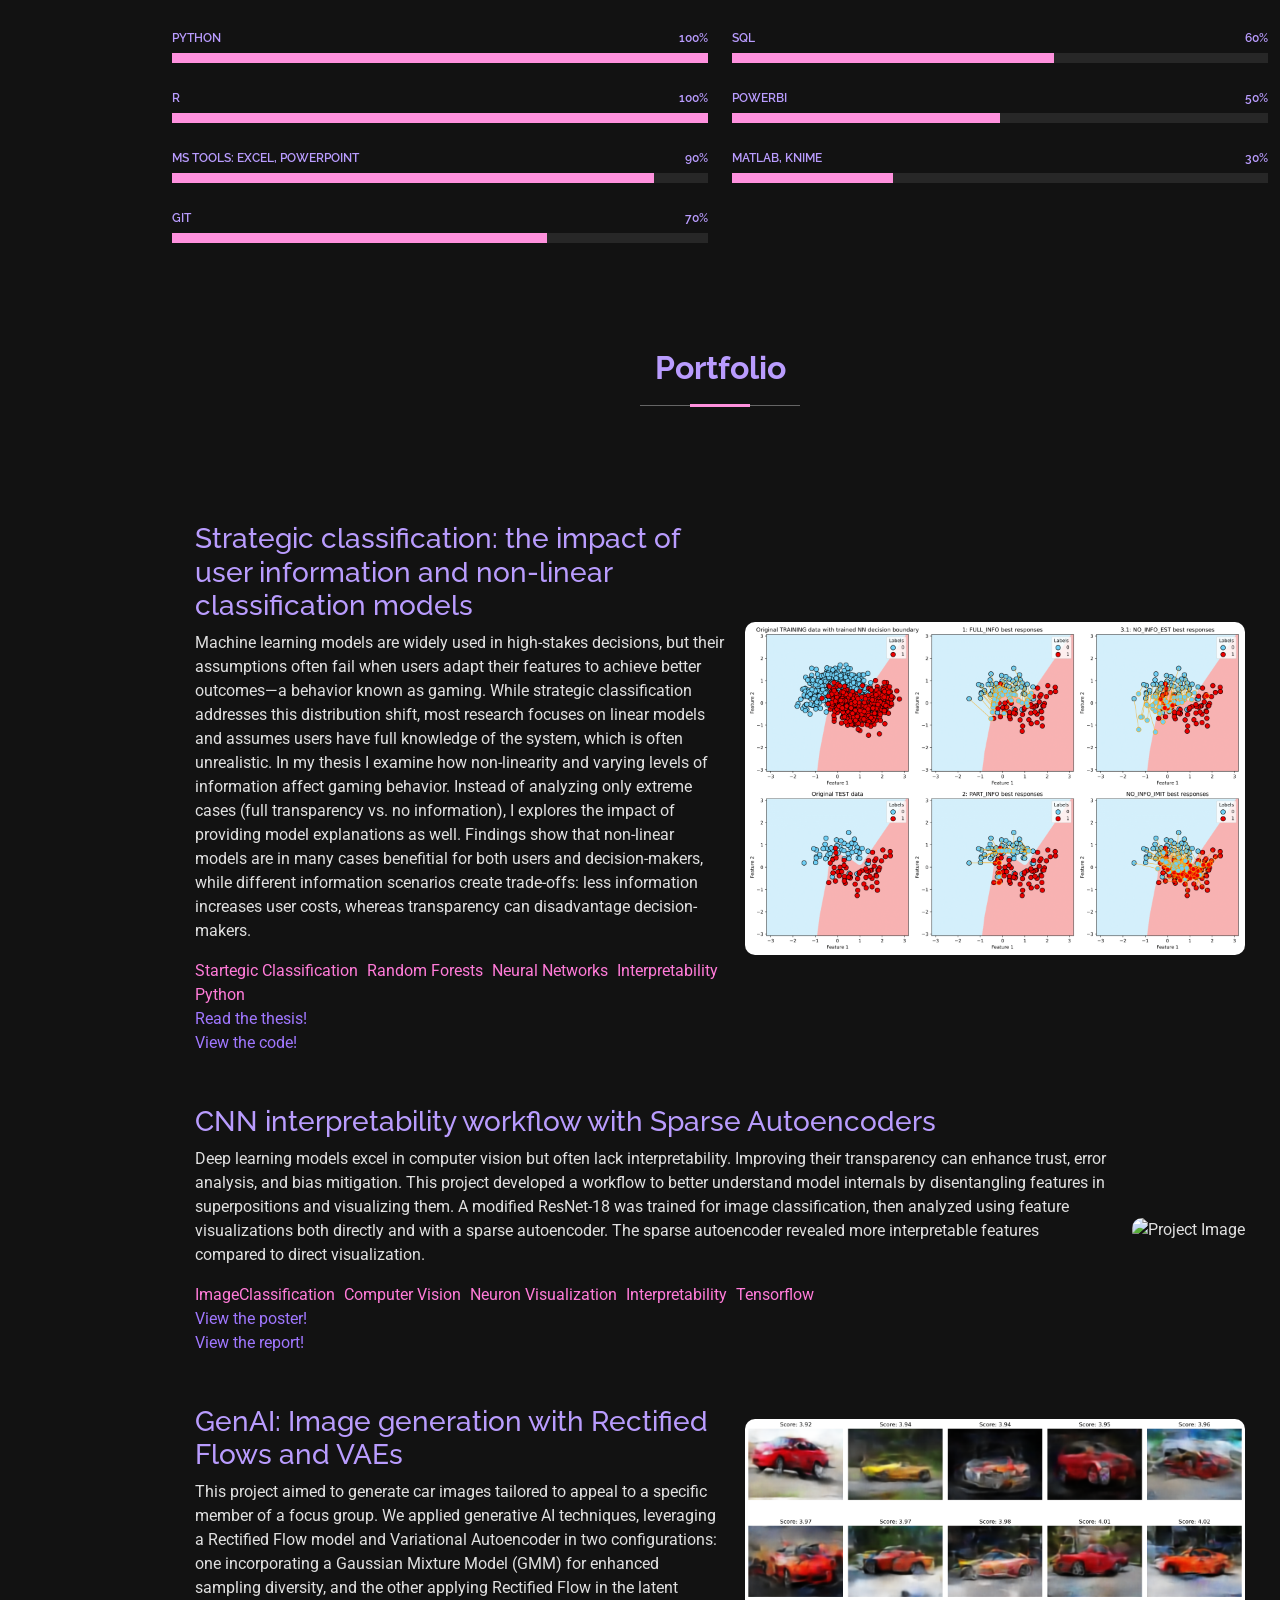
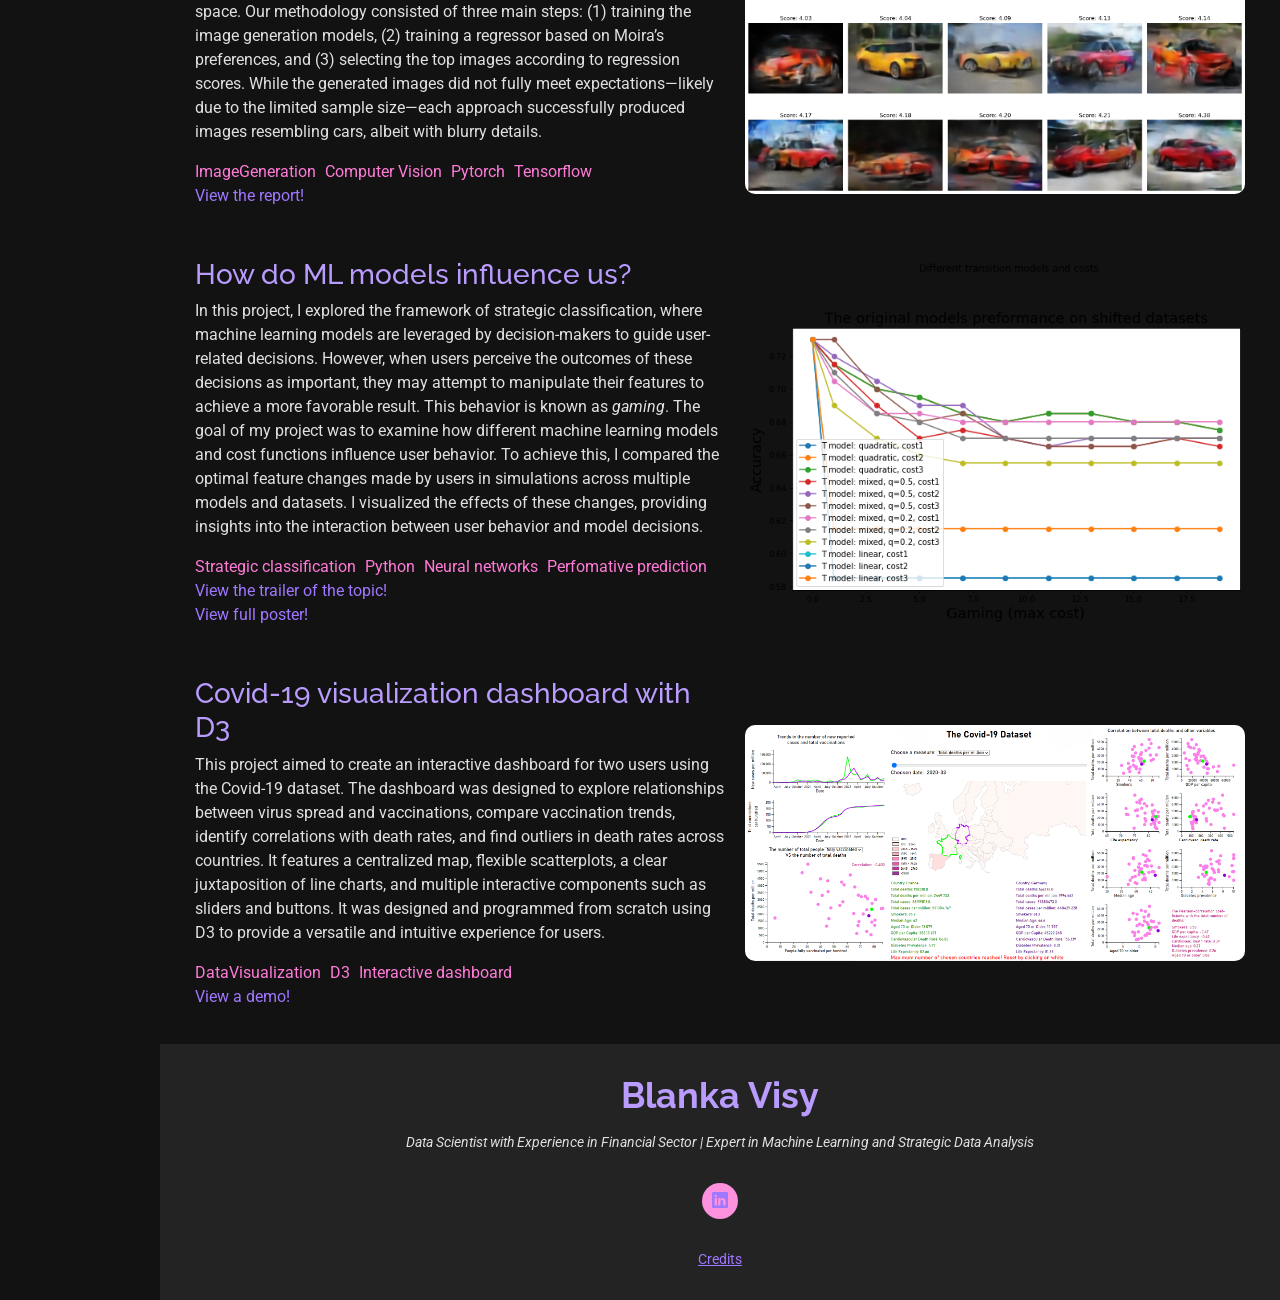
==== commit 2c5610ba: "adding html demo" ====
--- a/index.html
+++ b/index.html
@@ -306,7 +306,7 @@
                     <span>D3</span>
                     <span>Interactive dashboard</span>
                 </div>
-                <a href="" target="_blank">View a demo!</a>
+                <a href="D:/Blanka/Munka/portfolio/portfolio_final/assets/html/index2.html" target="_blank">View a demo!</a>
             </div>
             <div class="project-image">
                 <img src="assets/img/portfolio/project1_vis.png" alt="Project Image">
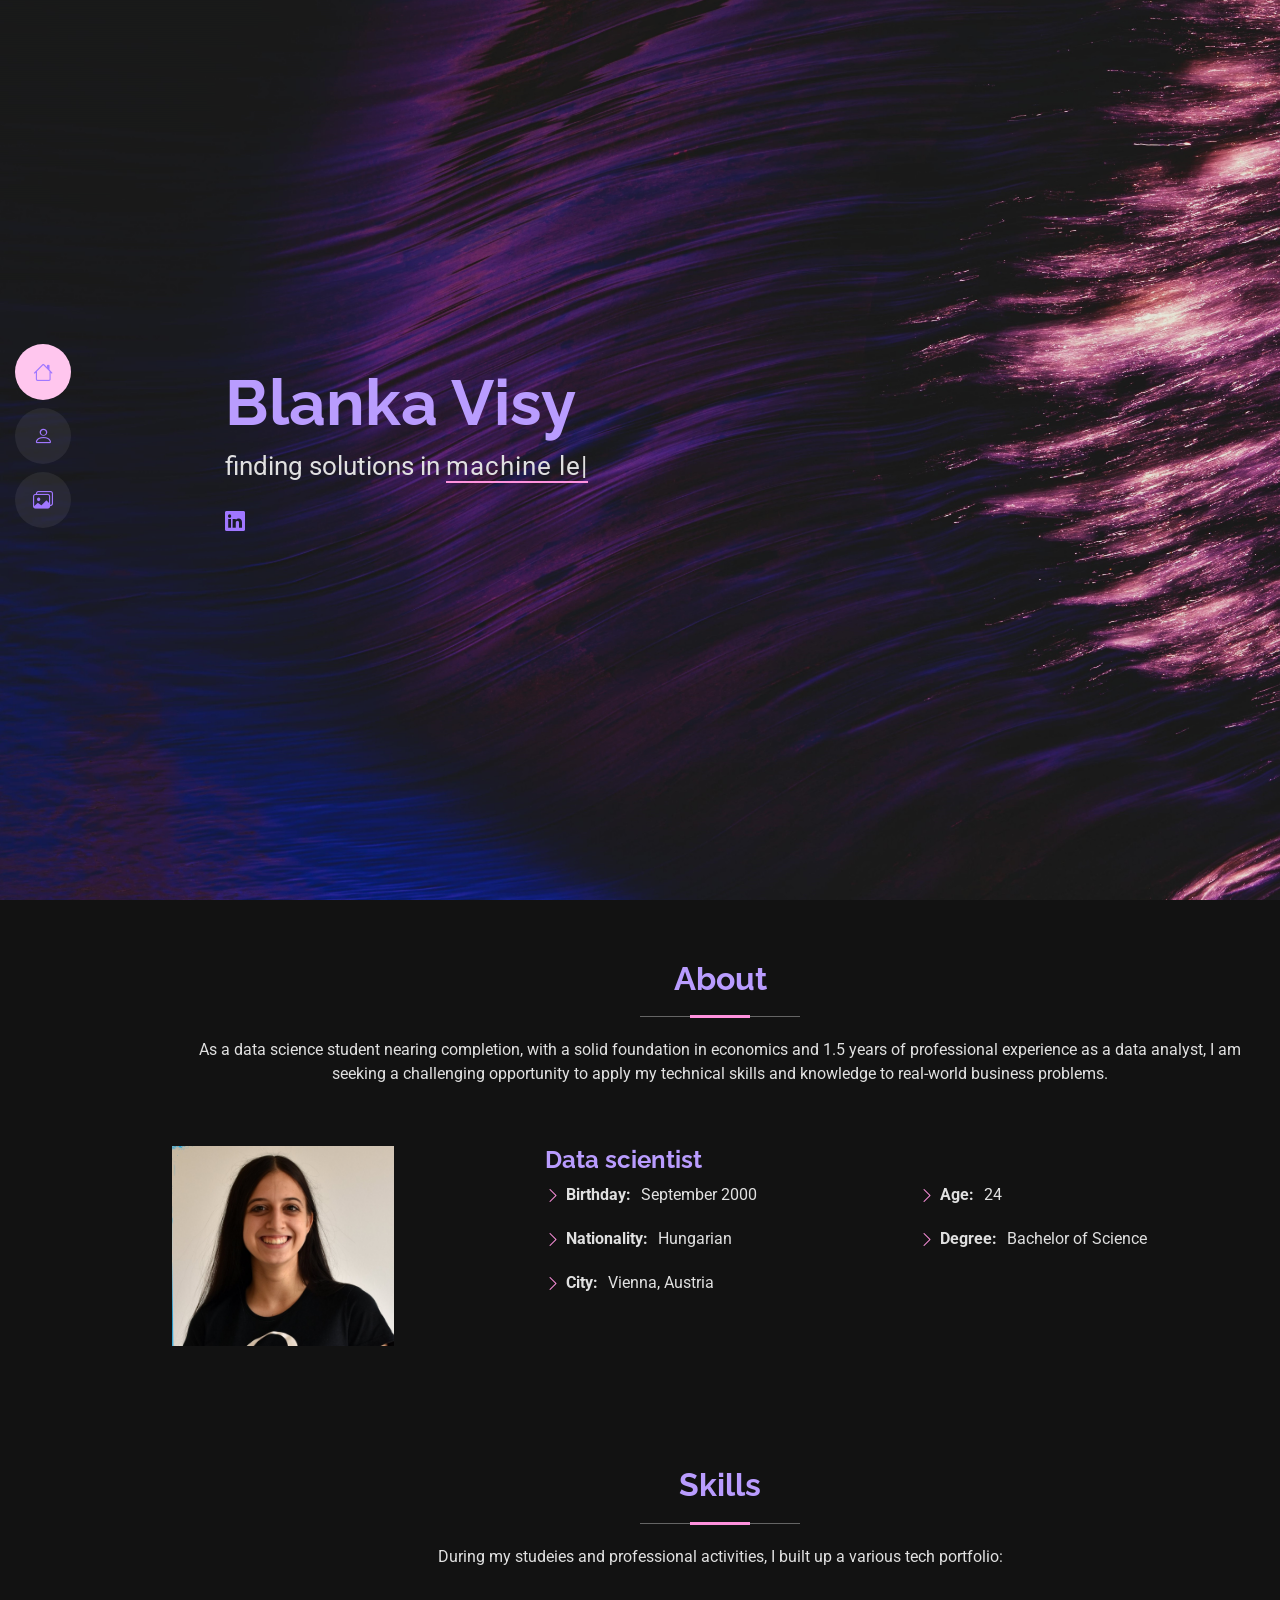
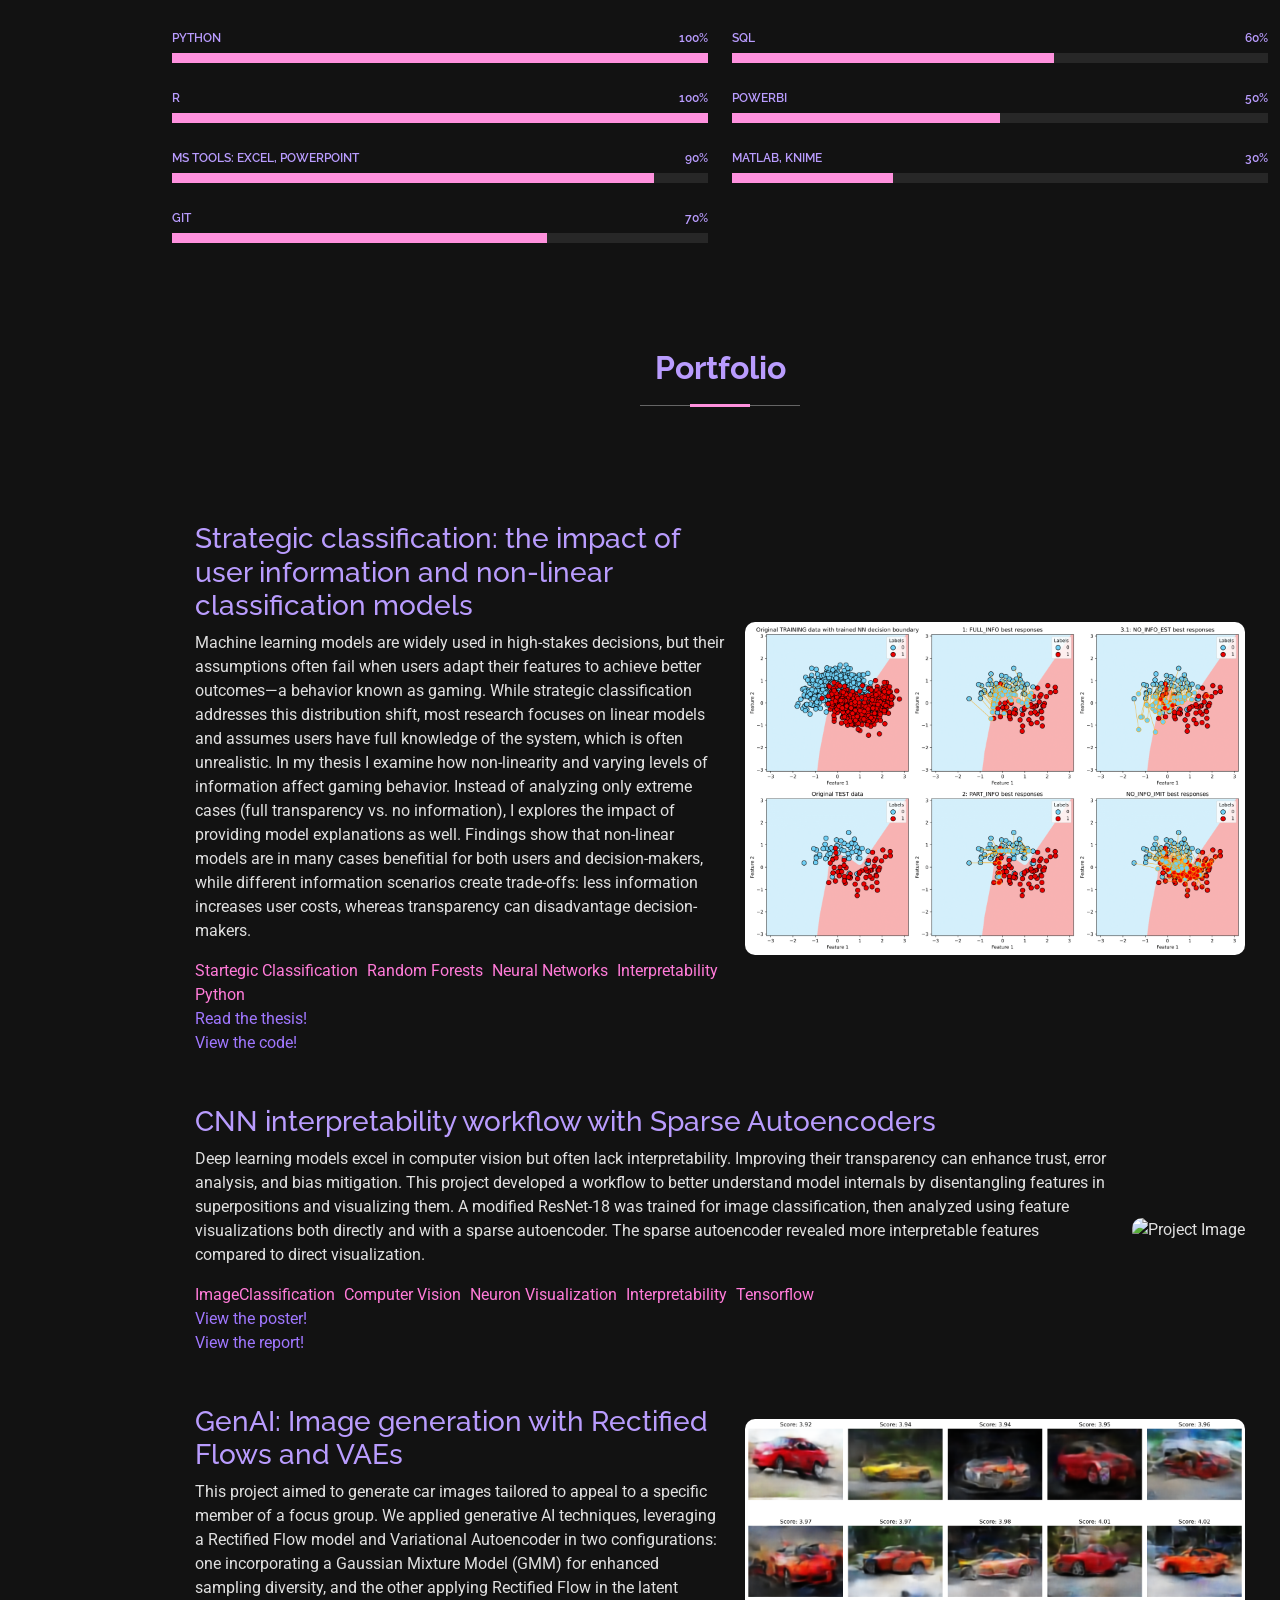
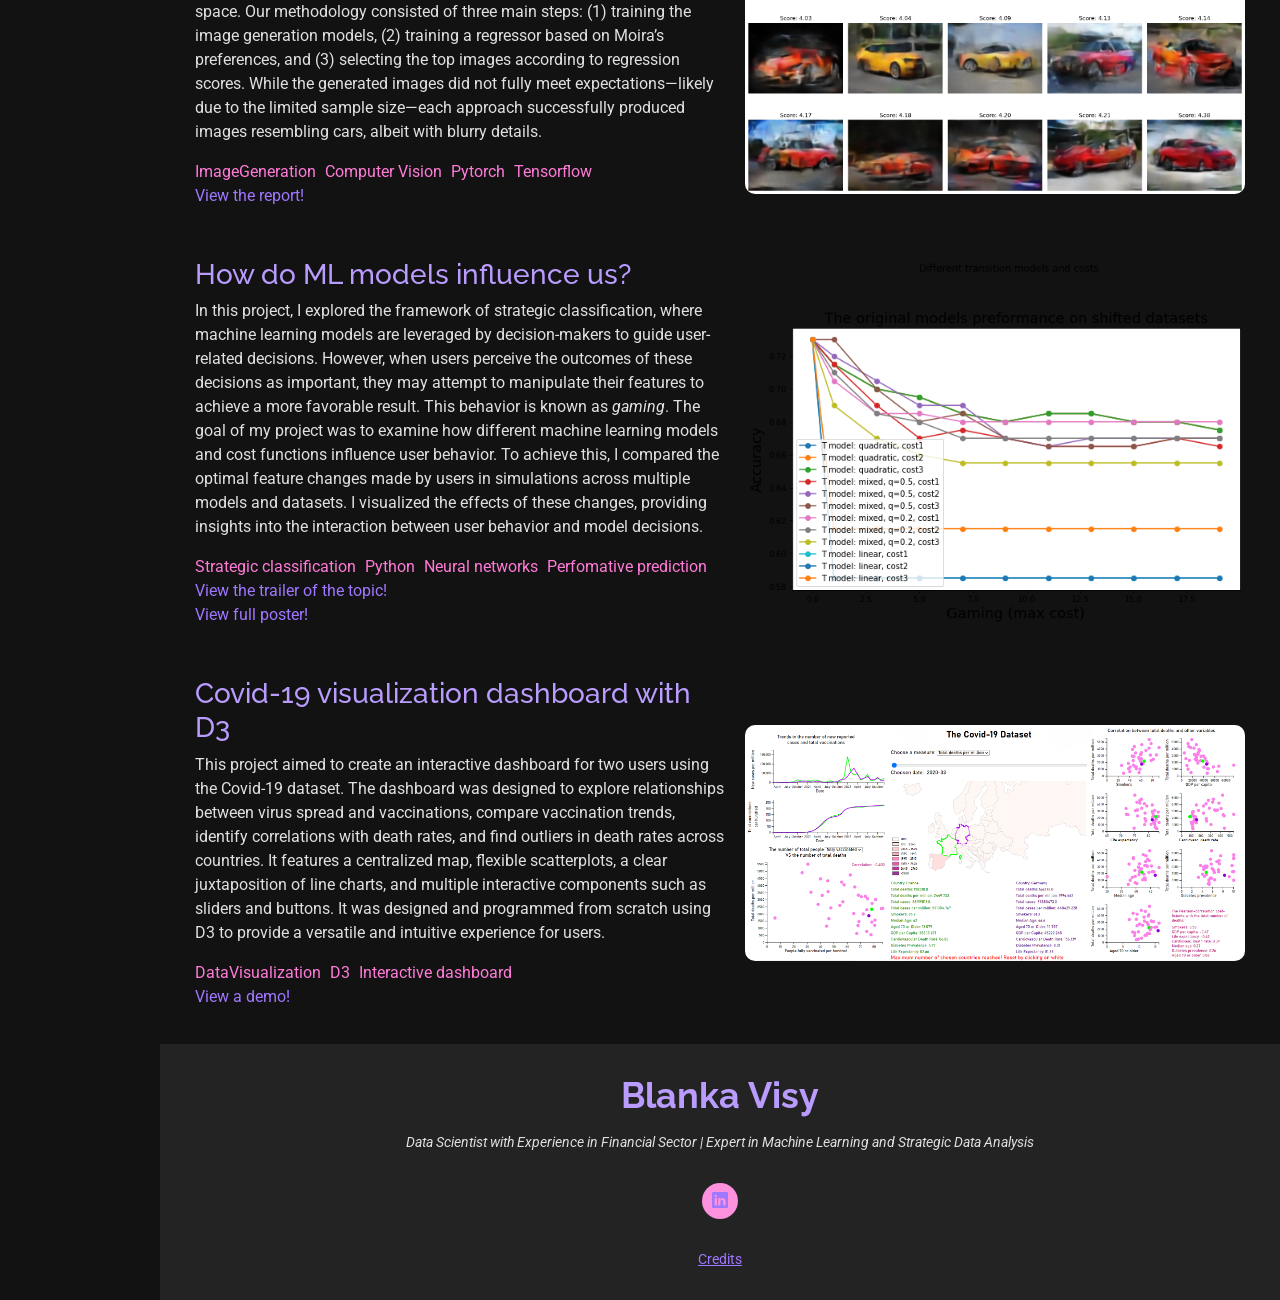
==== commit 57c6540d: "small fixes" ====
--- a/index.html
+++ b/index.html
@@ -306,7 +306,7 @@
                     <span>D3</span>
                     <span>Interactive dashboard</span>
                 </div>
-                <a href="D:/Blanka/Munka/portfolio/portfolio_final/assets/html/index2.html" target="_blank">View a demo!</a>
+                <a href="assets/html/index2.html" target="_blank">View a demo!</a>
             </div>
             <div class="project-image">
                 <img src="assets/img/portfolio/project1_vis.png" alt="Project Image">
--- a/assets/css/main.css
+++ b/assets/css/main.css
@@ -216,8 +216,8 @@
 
 .navmenu a:hover,
 .navmenu li:hover>a {
-  max-width: 100%;
   color: var(--contrast-color);
+  background: var(--nav-hover-color);
 }
 
 .navmenu a:hover span,
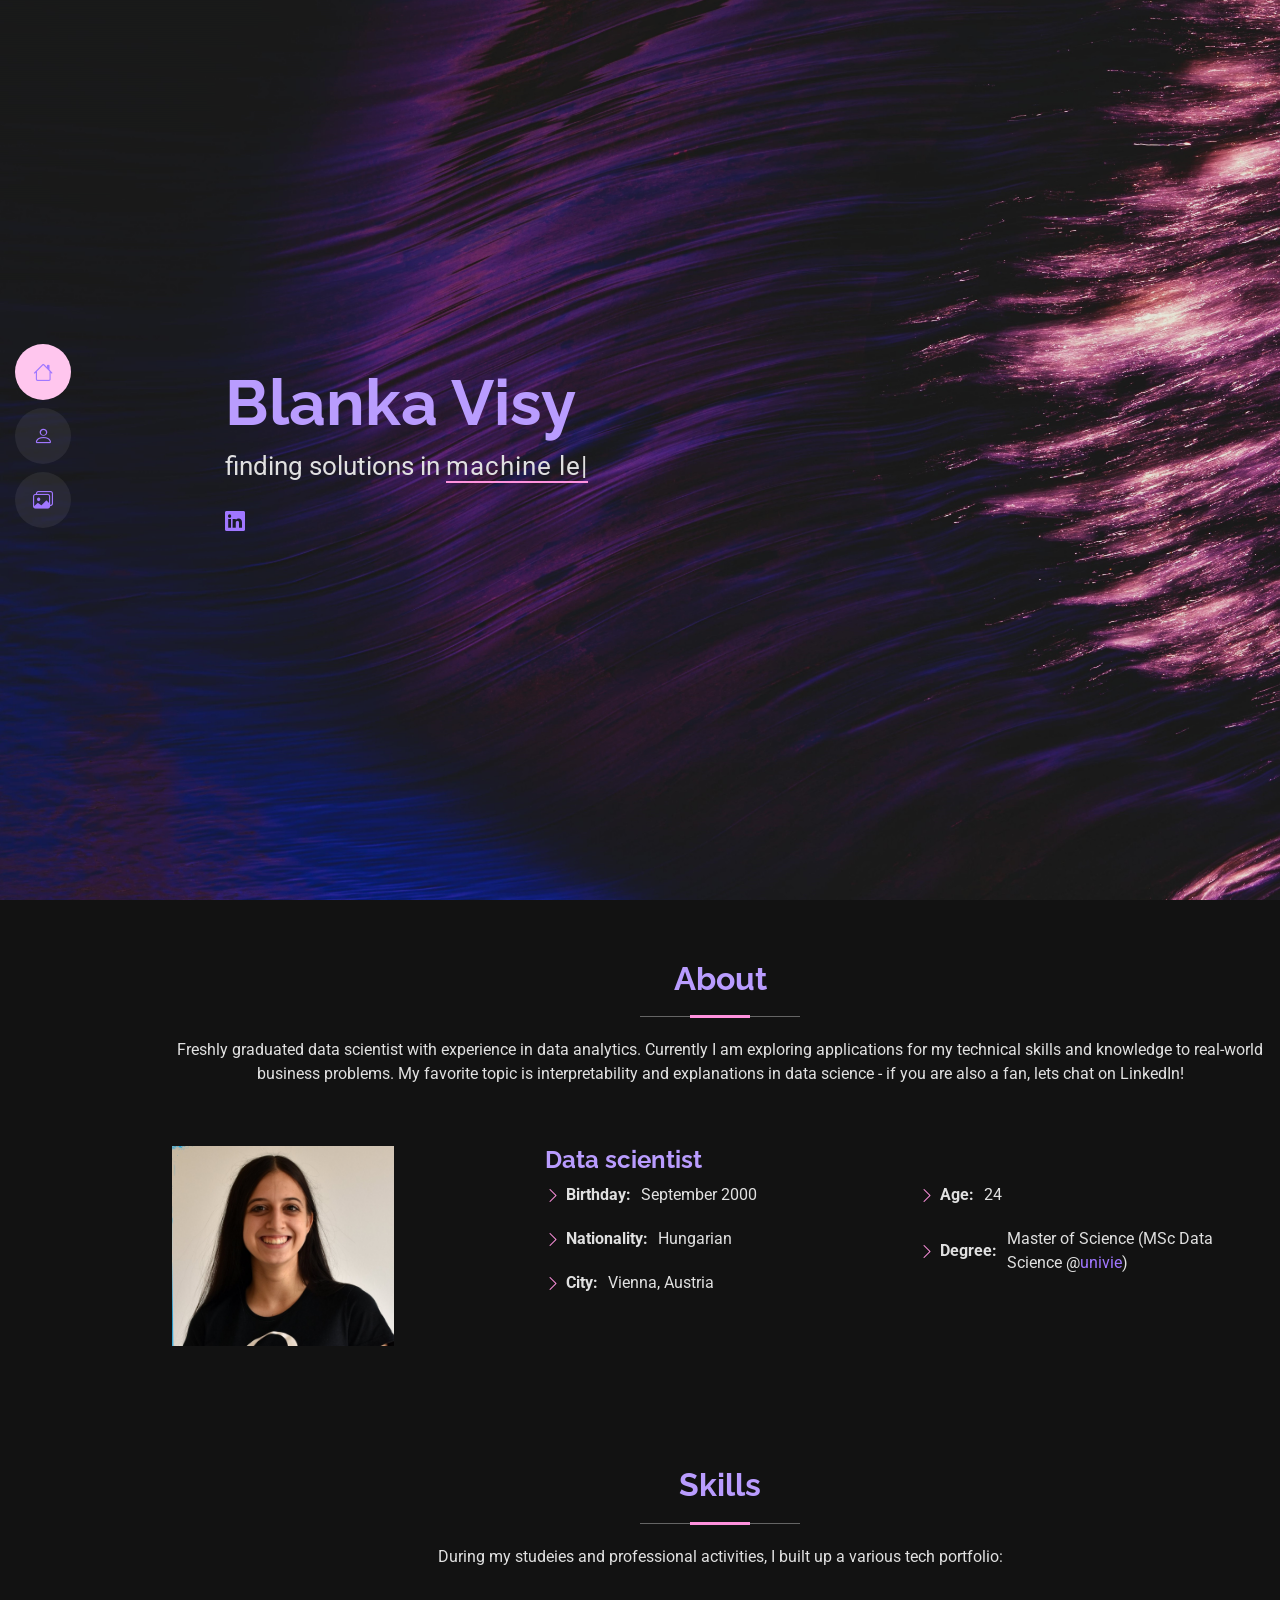
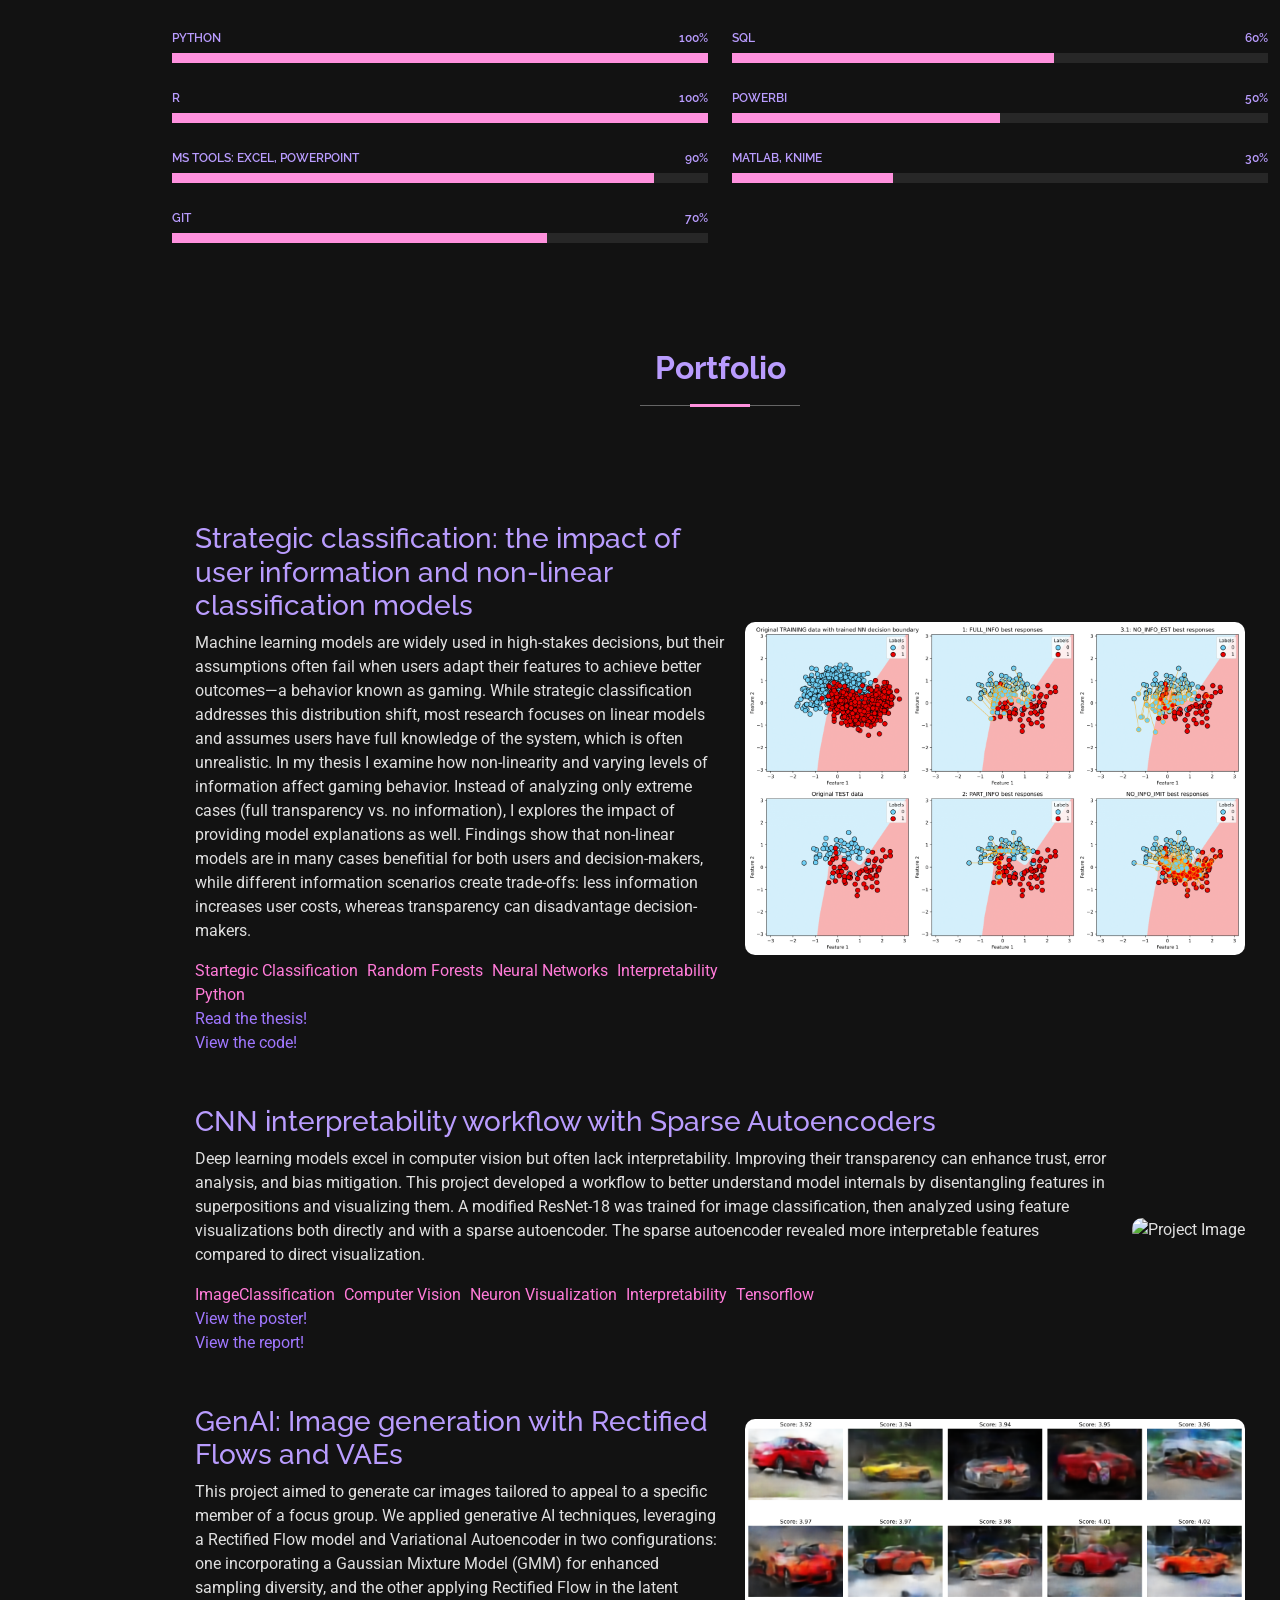
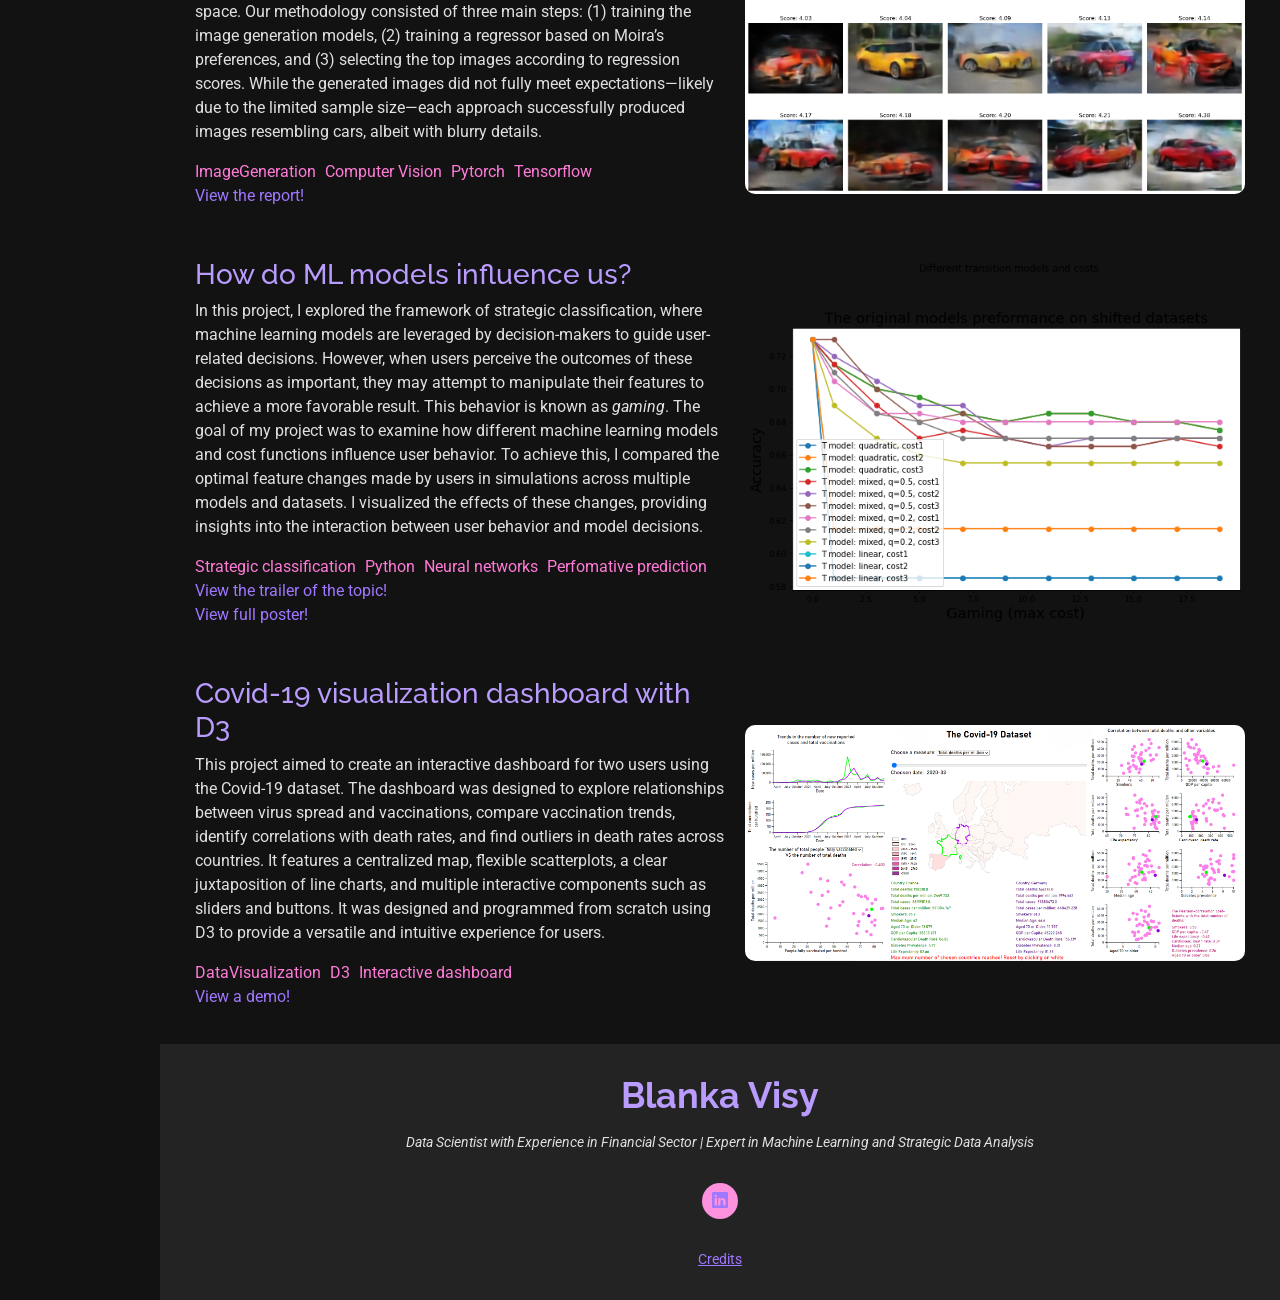
==== commit 056c6cd4: "introduction updates" ====
--- a/index.html
+++ b/index.html
@@ -79,9 +79,8 @@
       <!-- Section Title -->
       <div class="container section-title" data-aos="fade-up">
         <h2>About</h2>
-        <p>As a data science student nearing completion, with a solid foundation in economics and 1.5 years of
-          professional experience as a data analyst, I am seeking a challenging opportunity to apply my technical skills
-          and knowledge to real-world business problems.</p>
+        <p>Freshly graduated data scientist with experience in data analytics. Currently I am exploring applications for my technical skills and knowledge to real-world business problems. My favorite topic is interpretability and explanations in data science - if you are also a fan, lets chat on LinkedIn!
+        </p>
       </div><!-- End Section Title -->
 
       <div class="container" data-aos="fade-up" data-aos-delay="100">
@@ -103,7 +102,7 @@
               <div class="col-lg-6">
                 <ul>
                   <li><i class="bi bi-chevron-right"></i> <strong>Age:</strong> <span>24</span></li>
-                  <li><i class="bi bi-chevron-right"></i> <strong>Degree:</strong> <span>Bachelor of Science</span></li>
+                  <li><i class="bi bi-chevron-right"></i> <strong>Degree:</strong> <span>Master of Science (MSc Data Science @<a href="https://www.univie.ac.at/" target="_blank">univie</a>)</span></li>
                 </ul>
               </div>
             </div>
--- a/assets/css/main.css
+++ b/assets/css/main.css
@@ -216,8 +216,8 @@
 
 .navmenu a:hover,
 .navmenu li:hover>a {
+  max-width: 100%;
   color: var(--contrast-color);
-  background: var(--nav-hover-color);
 }
 
 .navmenu a:hover span,
@@ -678,10 +678,17 @@
 --------------------------*/
 
 .projects {
+  margin-left: 0px;
   display: flex;
   flex-direction: column;
   gap: 20px;
   padding: 20px;
+}
+
+@media (min-width: 1600px) {
+  .projects {
+    margin-left: 160px;
+  }
 }
 
 .project {
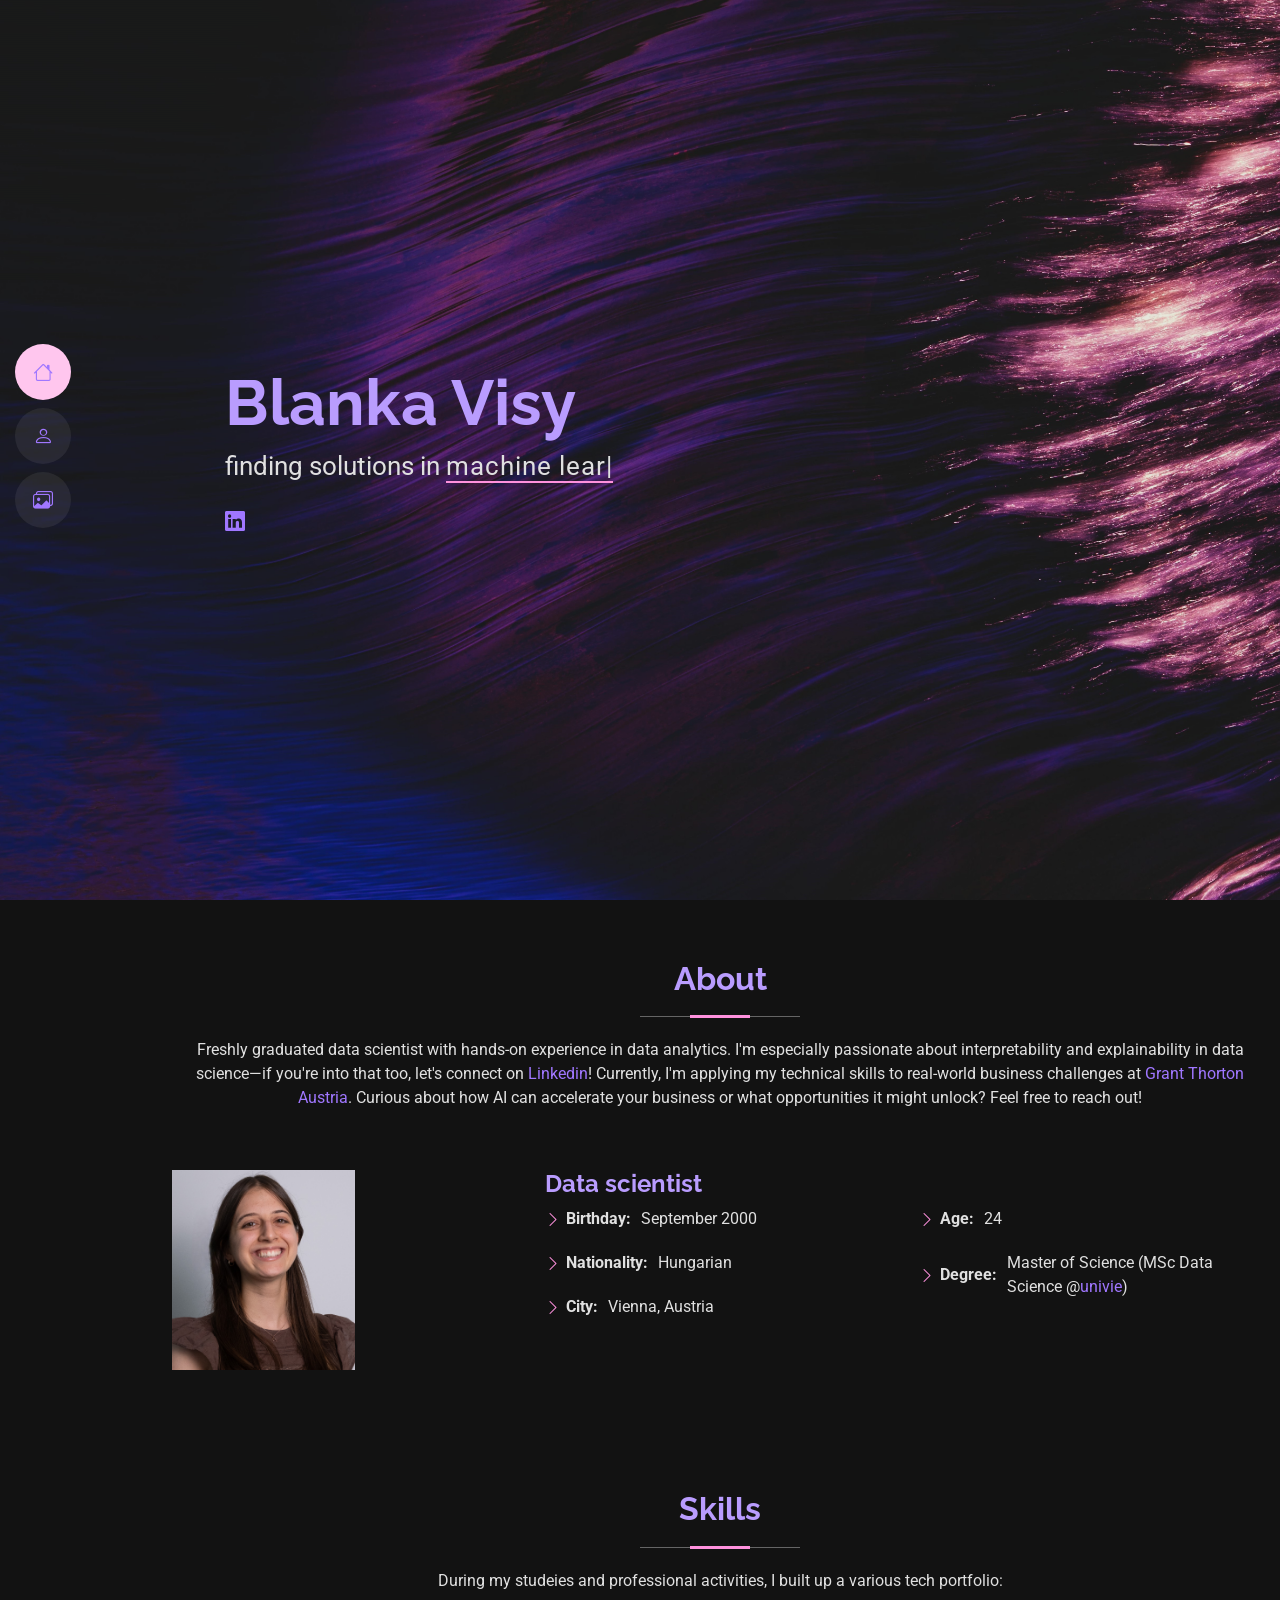
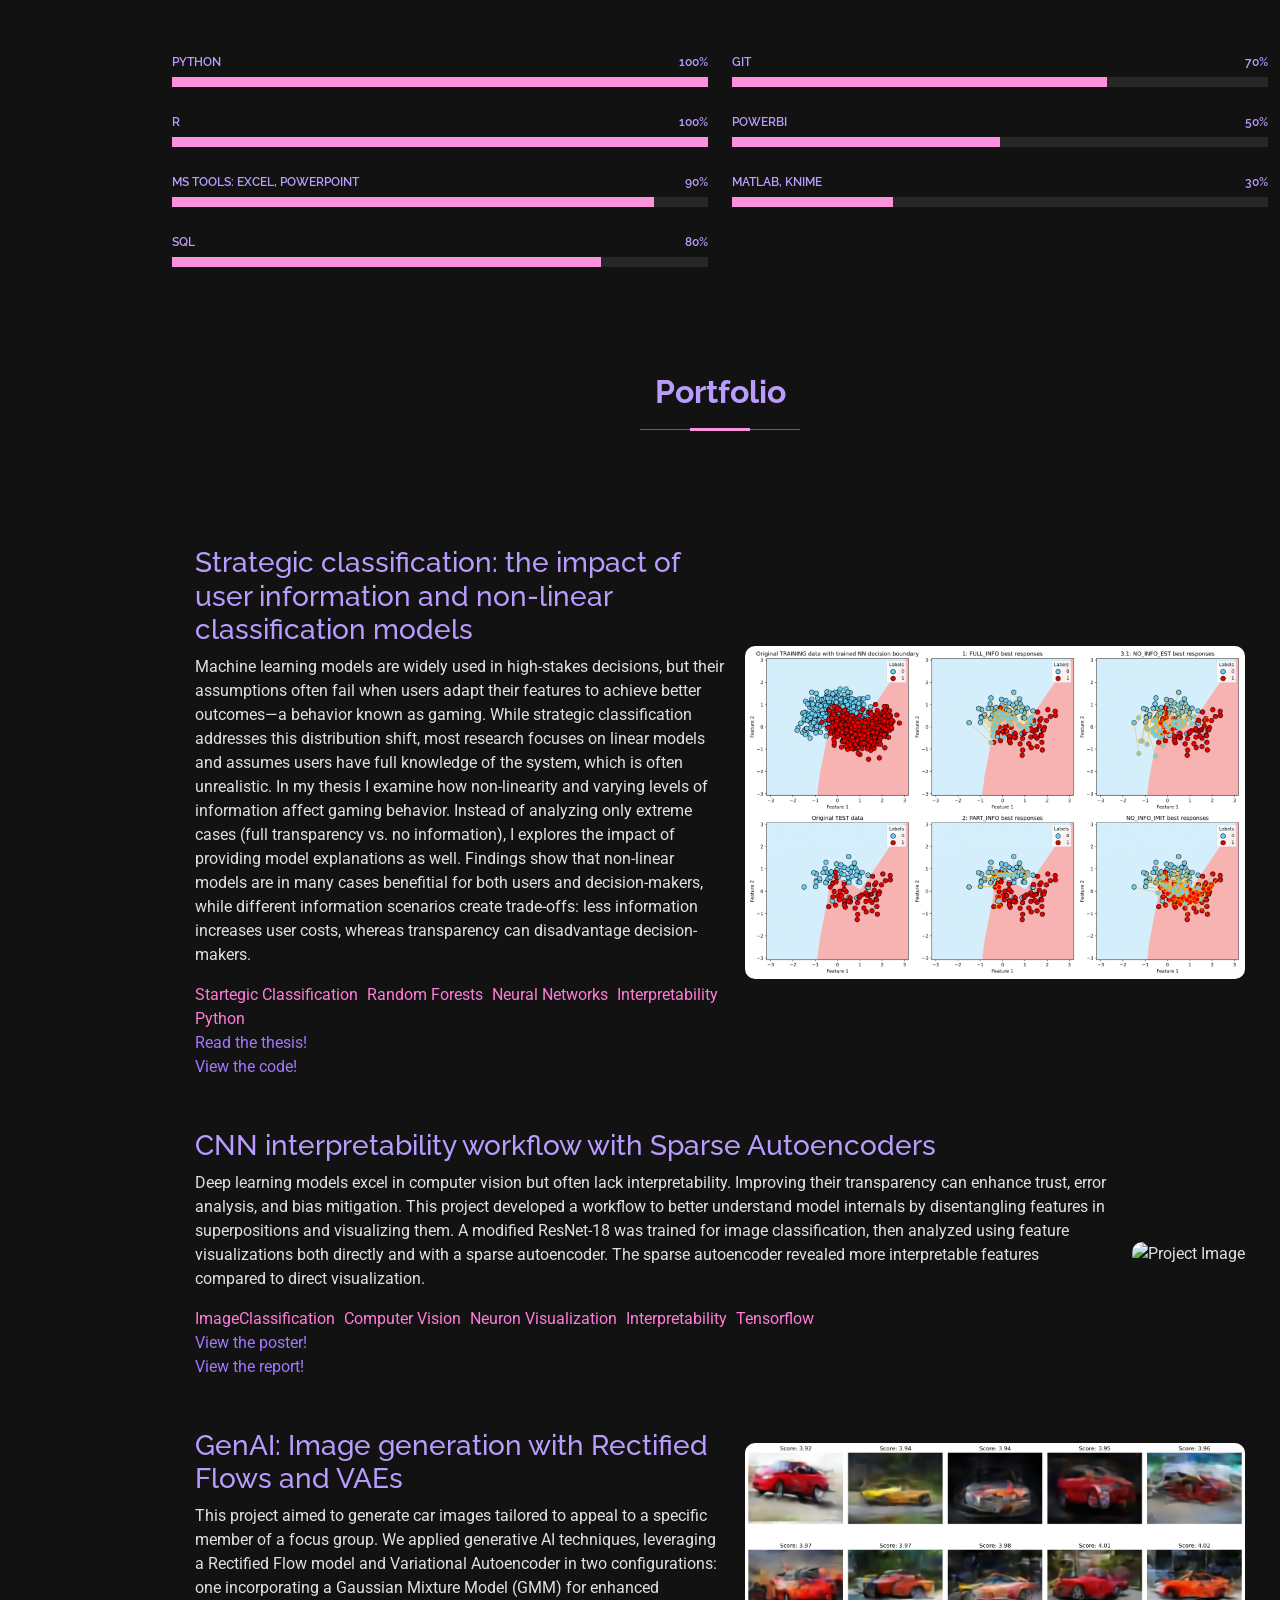
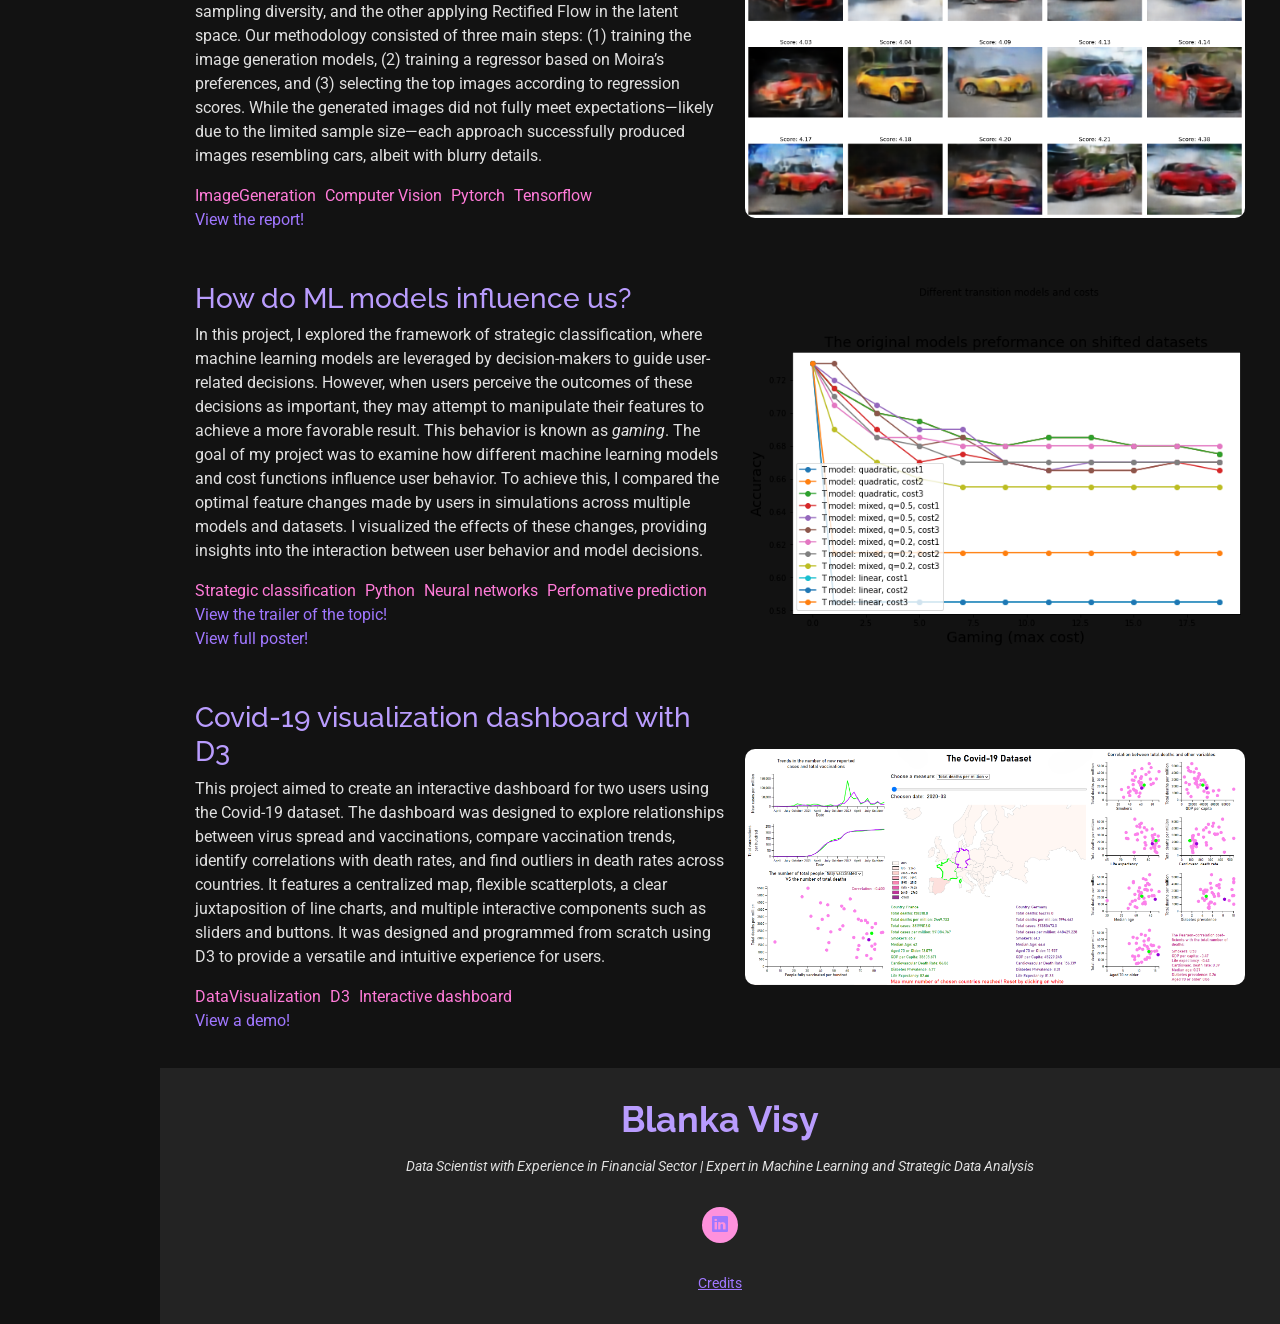
==== commit cfeec768: "updated about section" ====
--- a/index.html
+++ b/index.html
@@ -79,15 +79,15 @@
       <!-- Section Title -->
       <div class="container section-title" data-aos="fade-up">
         <h2>About</h2>
-        <p>Freshly graduated data scientist with experience in data analytics. Currently I am exploring applications for my technical skills and knowledge to real-world business problems. My favorite topic is interpretability and explanations in data science - if you are also a fan, lets chat on LinkedIn!
-        </p>
+        <p>Freshly graduated data scientist with hands-on experience in data analytics. I'm especially passionate about interpretability and explainability in data science—if you're into that too, let's connect on <a href="https://www.linkedin.com/in/blankavisy/">Linkedin</a>!
+            Currently, I'm applying my technical skills to real-world business challenges at <a href="https://www.grantthornton.at/" target="_blank">Grant Thorton Austria</a>. Curious about how AI can accelerate your business or what opportunities it might unlock? Feel free to reach out!
       </div><!-- End Section Title -->
 
       <div class="container" data-aos="fade-up" data-aos-delay="100">
 
         <div class="row gy-4 justify-content-center">
           <div class="col-lg-4">
-            <img src="assets/img/profile-img.jpg" class="img-fluid" alt="" style="height: 200px; width: auto;">
+            <img src="assets/img/profile-img.png" class="img-fluid" alt="" style="height: 200px; width: auto;">
           </div>
           <div class="col-lg-8 content">
             <h2>Data scientist</h2>
@@ -151,20 +151,20 @@
             </div><!-- End Skills Item -->
 
             <div class="progress">
+              <span class="skill"><span>SQL</span> <i class="val">80%</i></span>
+              <div class="progress-bar-wrap">
+                <div class="progress-bar" role="progressbar" aria-valuenow="80" aria-valuemin="0" aria-valuemax="100"></div>
+              </div>
+            </div><!-- End Skills Item -->
+
+          </div>
+
+          <div class="col-lg-6">
+
+            <div class="progress">
               <span class="skill"><span>Git</span> <i class="val">70%</i></span>
               <div class="progress-bar-wrap">
                 <div class="progress-bar" role="progressbar" aria-valuenow="70" aria-valuemin="0" aria-valuemax="100"></div>
-              </div>
-            </div><!-- End Skills Item -->
-
-          </div>
-
-          <div class="col-lg-6">
-
-            <div class="progress">
-              <span class="skill"><span>SQL</span> <i class="val">60%</i></span>
-              <div class="progress-bar-wrap">
-                <div class="progress-bar" role="progressbar" aria-valuenow="60" aria-valuemin="0" aria-valuemax="100"></div>
               </div>
             </div><!-- End Skills Item -->
 
